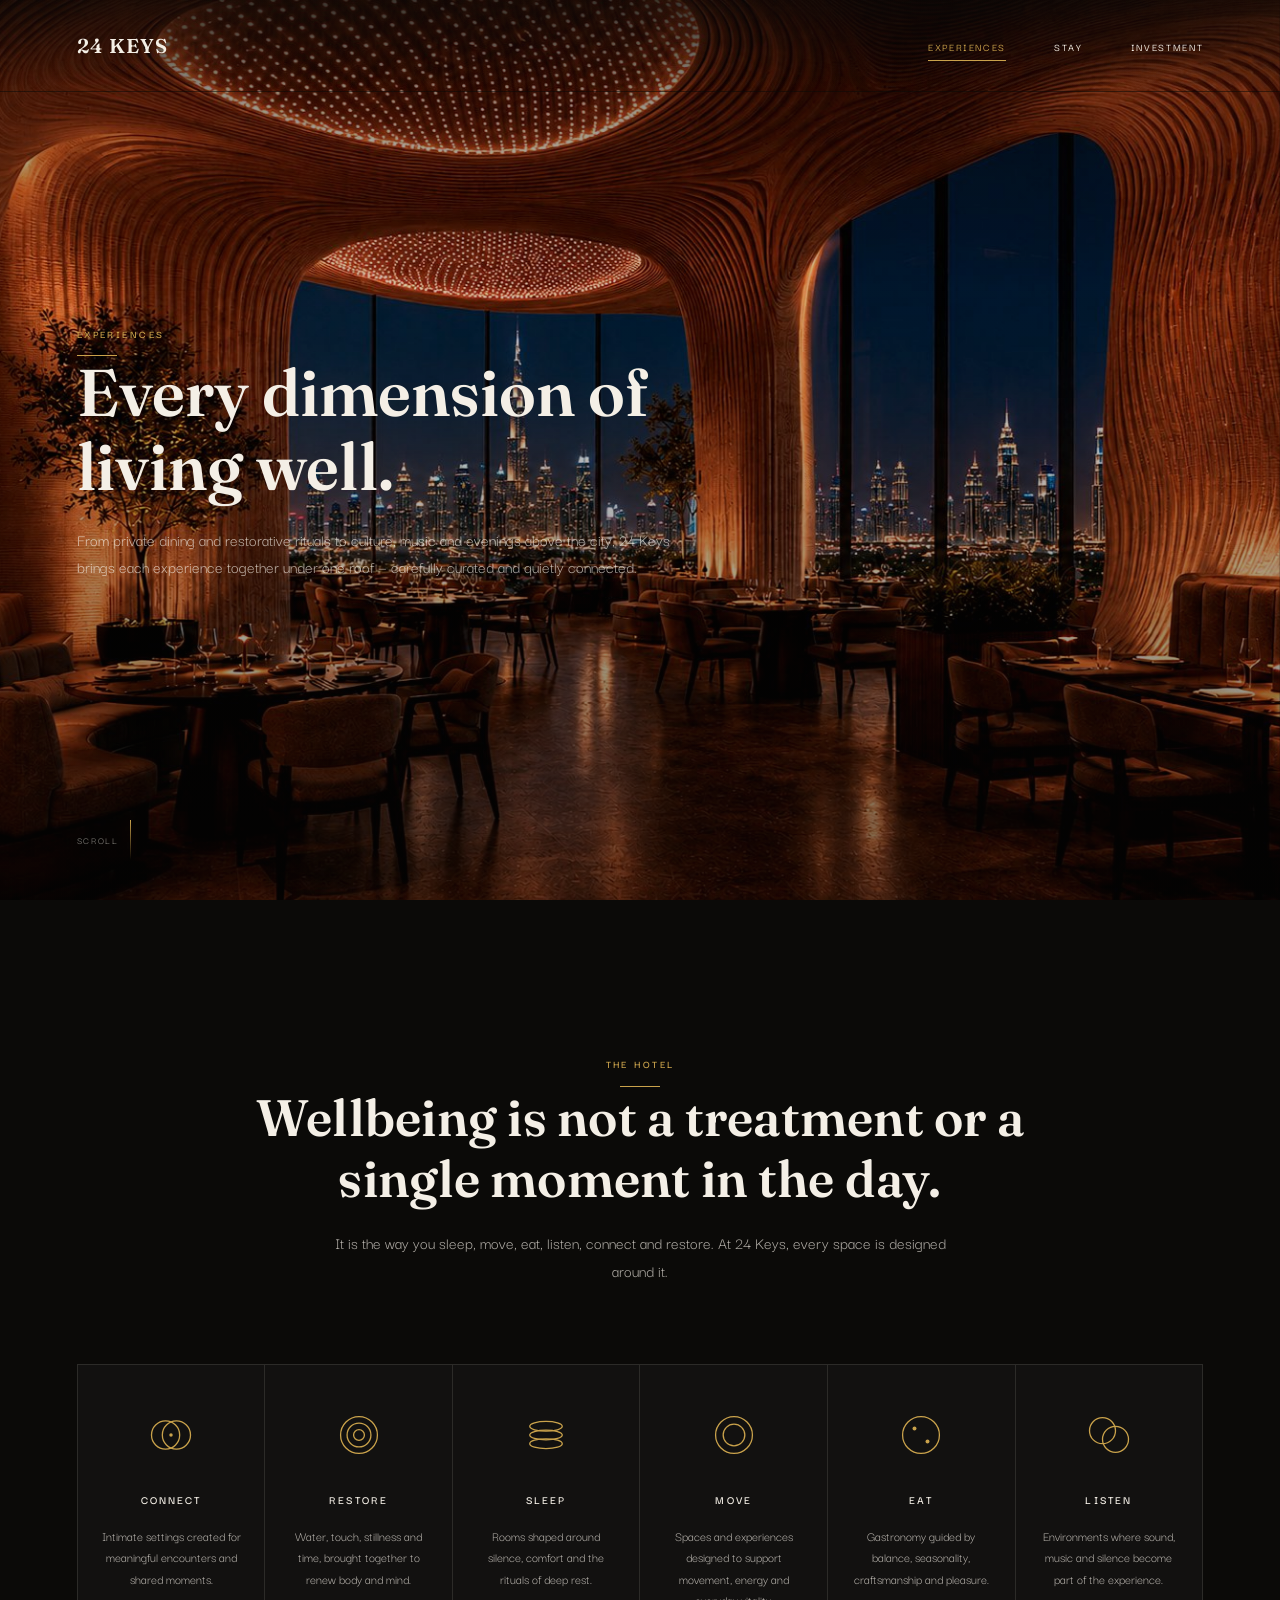
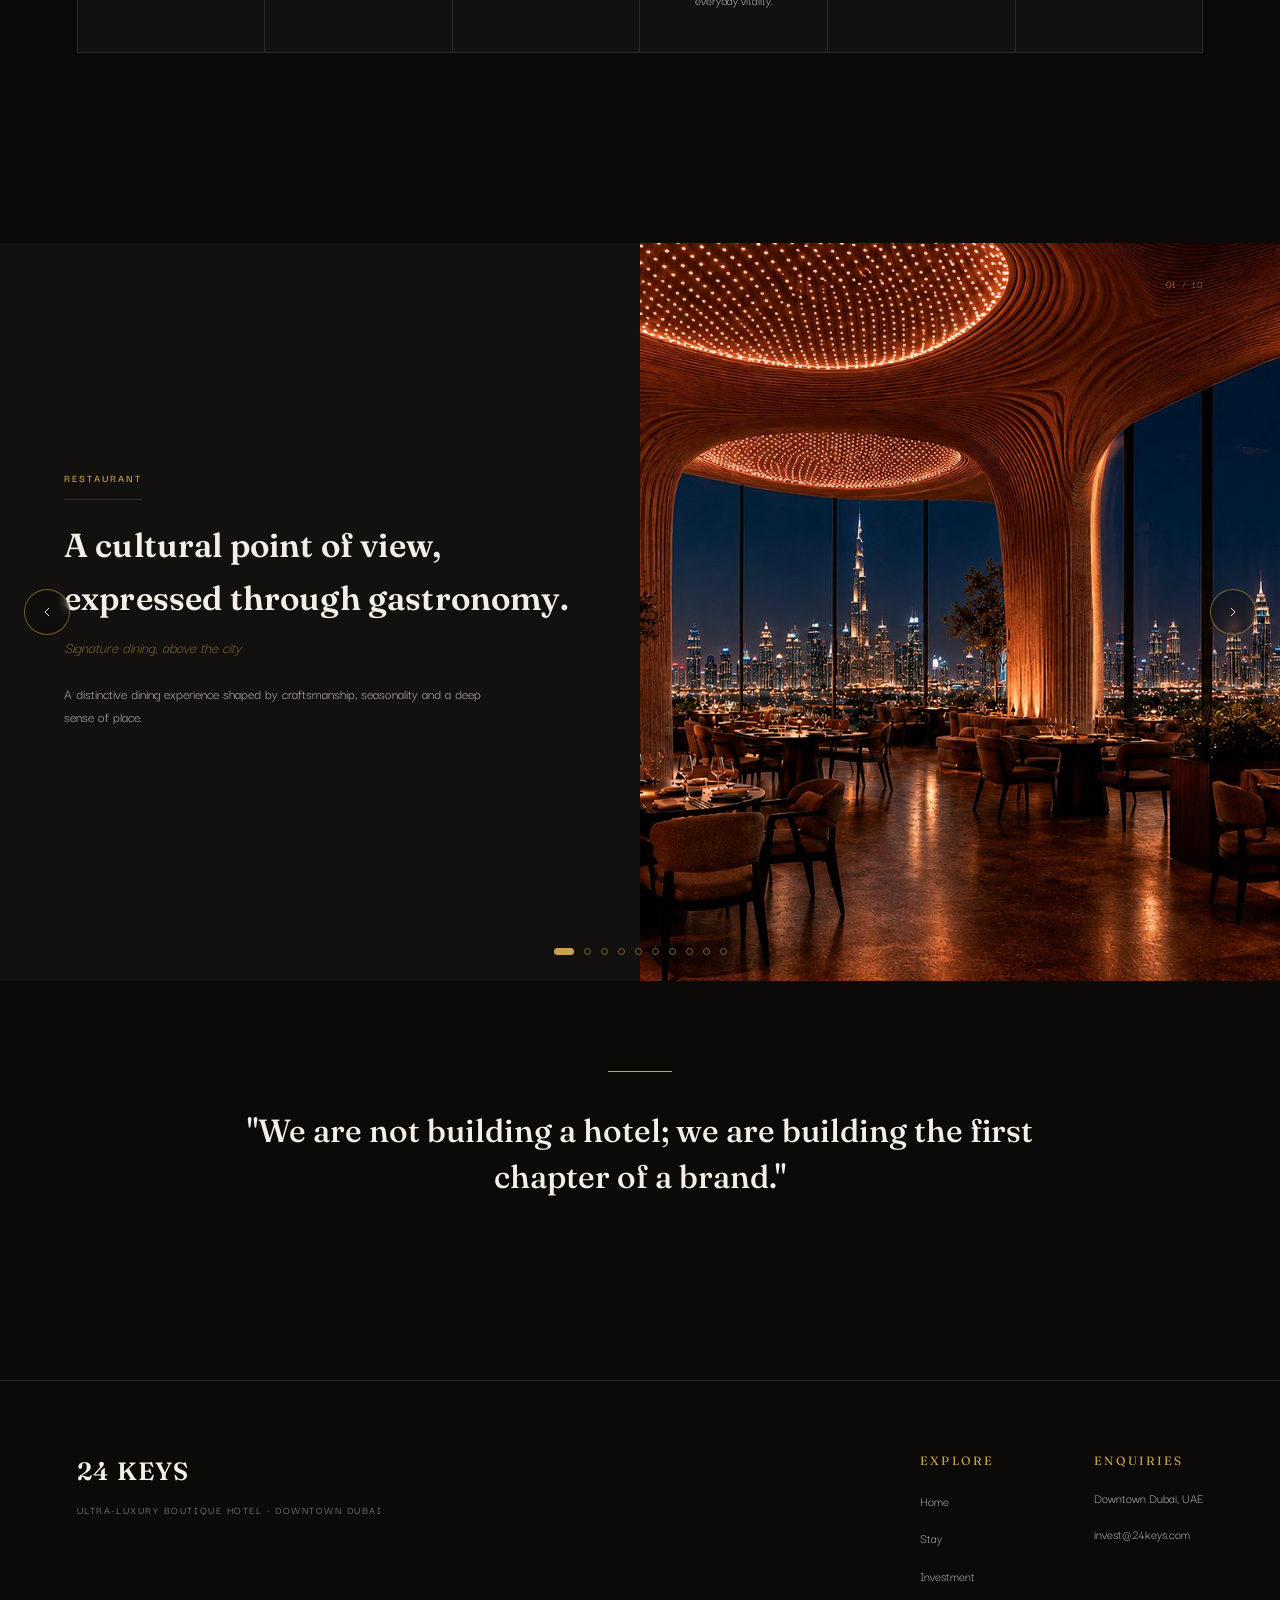
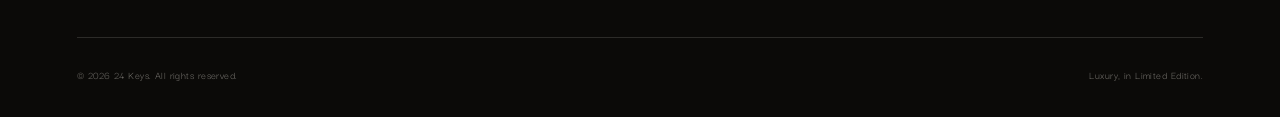
==== experiences.html @ 096605dd "Switch typography to Fraunces (semibold, tight tracking) matching SOHL font reference" ====
<!doctype html>
<html lang="en">
<head>
<meta charset="UTF-8" />
<meta name="viewport" content="width=device-width, initial-scale=1" />
<title>Experiences — 24 Keys</title>
<meta name="description" content="From private dining and restorative rituals to culture, music and evenings above the city — every dimension of living well, within one private destination." />
<link rel="icon" href="data:,">
<link rel="preconnect" href="https://fonts.googleapis.com">
<link rel="preconnect" href="https://fonts.gstatic.com" crossorigin>
<link href="https://fonts.googleapis.com/css2?family=Fraunces:opsz,wght@9..144,300..700&family=Darker+Grotesque:wght@300;400;500;600;700&display=swap" rel="stylesheet">
<link rel="stylesheet" href="css/style.css">
</head>
<body>

<nav class="nav">
  <a href="index.html" class="nav__mark">24 KEYS</a>
  <div class="nav__right">
    <ul class="nav__links">
      <li><a href="experiences.html" class="active">Experiences</a></li>
      <li><a href="stay.html">Stay</a></li>
      <li><a href="investment.html">Investment</a></li>
    </ul>
    <button class="nav__toggle" aria-label="Menu"><span></span><span></span><span></span></button>
  </div>
</nav>

<header class="hero">
  <div class="hero__bg" style="background-image:url('images/restaurant.jpg')"></div>
  <div class="hero__scrim"></div>
  <div class="hero__content">
    <p class="eyebrow">Experiences</p>
    <h1 class="h-sub">Every dimension of<br>living well.</h1>
    <p class="lede">From private dining and restorative rituals to culture, music and evenings above the city, 24 Keys brings each experience together under one roof — carefully curated and quietly connected.</p>
  </div>
  <div class="hero__scroll">Scroll</div>
</header>

<!-- WELLBEING PILLARS -->
<section class="intro reveal">
  <p class="eyebrow center">The Hotel</p>
  <h2>Wellbeing is not a treatment or a single moment in the day.</h2>
  <p class="lede">It is the way you sleep, move, eat, listen, connect and restore. At 24 Keys, every space is designed around it.</p>
</section>

<div class="pillars">
  <div class="pillar reveal">
    <svg viewBox="0 0 48 48" fill="none" stroke-width="1.2"><circle cx="19" cy="24" r="13"/><circle cx="29" cy="24" r="13"/><circle cx="24" cy="24" r="1.6" fill="currentColor" stroke="none" style="fill:var(--gold)"/></svg>
    <h3>Connect</h3>
    <p>Intimate settings created for meaningful encounters and shared moments.</p>
  </div>
  <div class="pillar reveal">
    <svg viewBox="0 0 48 48" fill="none" stroke-width="1.2"><circle cx="24" cy="24" r="17"/><circle cx="24" cy="24" r="11"/><circle cx="24" cy="24" r="5"/></svg>
    <h3>Restore</h3>
    <p>Water, touch, stillness and time, brought together to renew body and mind.</p>
  </div>
  <div class="pillar reveal">
    <svg viewBox="0 0 48 48" fill="none" stroke-width="1.2"><ellipse cx="24" cy="16" rx="15" ry="4.5"/><ellipse cx="24" cy="24" rx="15" ry="4.5"/><ellipse cx="24" cy="32" rx="15" ry="4.5"/></svg>
    <h3>Sleep</h3>
    <p>Rooms shaped around silence, comfort and the rituals of deep rest.</p>
  </div>
  <div class="pillar reveal">
    <svg viewBox="0 0 48 48" fill="none" stroke-width="1.2"><circle cx="24" cy="24" r="17"/><circle cx="24" cy="24" r="10"/></svg>
    <h3>Move</h3>
    <p>Spaces and experiences designed to support movement, energy and everyday vitality.</p>
  </div>
  <div class="pillar reveal">
    <svg viewBox="0 0 48 48" fill="none" stroke-width="1.2"><circle cx="24" cy="24" r="17"/><circle cx="18" cy="18" r="1.8" fill="var(--gold)" stroke="none"/><circle cx="30" cy="30" r="1.8" fill="var(--gold)" stroke="none"/></svg>
    <h3>Eat</h3>
    <p>Gastronomy guided by balance, seasonality, craftsmanship and pleasure.</p>
  </div>
  <div class="pillar reveal">
    <svg viewBox="0 0 48 48" fill="none" stroke-width="1.2"><circle cx="18" cy="20" r="12"/><circle cx="30" cy="28" r="12"/></svg>
    <h3>Listen</h3>
    <p>Environments where sound, music and silence become part of the experience.</p>
  </div>
</div>

<!-- EXPERIENCE CAROUSEL -->
<section class="pt-sm">
  <div class="carousel" data-carousel>
    <div class="carousel__index"><span class="now">01</span> / <span class="total"></span></div>
    <div class="carousel__track">

      <div class="slide panel active">
        <div class="slide__info">
          <span class="tag">Restaurant</span>
          <h3>A cultural point of view, expressed through gastronomy.</h3>
          <span class="subtitle">Signature dining, above the city</span>
          <p>A distinctive dining experience shaped by craftsmanship, seasonality and a deep sense of place.</p>
        </div>
        <div class="slide__photo"><img src="images/restaurant.jpg" alt="Signature restaurant at 24 Keys" loading="lazy"></div>
      </div>

      <div class="slide full">
        <div class="slide__bg" style="background-image:url('images/wine-cellar.jpg')"></div>
        <div class="slide__scrim"></div>
        <div class="slide__copy">
          <span class="tag">Wine Cellar &amp; Private Dining</span>
          <h3>Time, taste and conversation.</h3>
          <p>A private setting for rare bottles, intimate dinners and evenings designed to unfold without hurry.</p>
        </div>
      </div>

      <div class="slide full">
        <div class="slide__bg" style="background-image:url('images/billiards-lounge.jpg')"></div>
        <div class="slide__scrim"></div>
        <div class="slide__copy">
          <span class="tag">Games &amp; Wine Room</span>
          <h3>An unhurried hour, elsewhere in the night.</h3>
          <p>A private lounge for billiards, rare vintages and conversation that runs long after the city below has gone quiet.</p>
        </div>
      </div>

      <div class="slide panel">
        <div class="slide__info">
          <span class="tag">Private Dining</span>
          <h3>Cigar Lounge</h3>
          <p>A discreet salon devoted to the rituals of connoisseurship, featuring an exacting selection of exceptional cigars and beautifully aged spirits. Designed for privacy, elegant conversation and evenings that unfold at their own pace.</p>
        </div>
        <div class="slide__photo"><img src="images/cigar-lounge.jpg" alt="Cigar Lounge at 24 Keys" loading="lazy"></div>
      </div>

      <div class="slide full">
        <div class="slide__bg" style="background-image:url('images/cocktail-bar.jpg')"></div>
        <div class="slide__scrim"></div>
        <div class="slide__copy">
          <span class="tag">Cocktail Bar</span>
          <h3>Where sound, ritual and night come together.</h3>
          <p>Curated music, considered cocktails and an intimate atmosphere designed for the hours after dark.</p>
        </div>
      </div>

      <div class="slide full">
        <div class="slide__bg" style="background-image:url('images/spa-wellness.jpg')"></div>
        <div class="slide__scrim"></div>
        <div class="slide__copy">
          <span class="tag">Spa &amp; Wellness</span>
          <h3>A quieter state of being.</h3>
          <p>A deeply private environment where water, treatment, movement and stillness come together as one restorative journey.</p>
        </div>
      </div>

      <div class="slide panel">
        <div class="slide__info">
          <span class="tag">Spa Treatments</span>
          <h3>Thermal Journey</h3>
          <p>Move through a sequence of pools held at carefully calibrated temperatures, from enveloping warmth to invigorating cold. Each transition releases tension, awakens the senses and restores the body through a measured rhythm of contrast and calm.</p>
        </div>
        <div class="slide__photo"><img src="images/thermal-journey.jpg" alt="Thermal journey pools" loading="lazy"></div>
      </div>

      <div class="slide panel">
        <div class="slide__info">
          <span class="tag">Spa Treatments</span>
          <h3>Private Watsu</h3>
          <span class="subtitle">The quiet art of letting go</span>
          <p>A private bodywork session performed in warm water, combining gentle movement, assisted stretching and weightless support. Guided by an expert therapist, Watsu encourages deep physical release, quietens the mind and restores a profound sense of balance.</p>
        </div>
        <div class="slide__photo"><img src="images/private-watsu.jpg" alt="Private Watsu treatment room" loading="lazy"></div>
      </div>

      <div class="slide full">
        <div class="slide__bg" style="background-image:url('images/rooftop-pool.jpg')"></div>
        <div class="slide__scrim"></div>
        <div class="slide__copy">
          <span class="tag">Rooftop</span>
          <h3>Above Dubai. Beyond the expected.</h3>
          <p>A private rooftop destination for sunset, dining, celebration and uninterrupted views across the city.</p>
        </div>
      </div>

      <div class="slide full">
        <div class="slide__bg" style="background-image:url('images/club.jpg')"></div>
        <div class="slide__scrim"></div>
        <div class="slide__copy">
          <span class="tag">Club</span>
          <h3>Another world opens after nightfall.</h3>
          <p>Sound, light and energy come together in an intimate setting created for privacy, expression and discretion.</p>
        </div>
      </div>

    </div>
    <button class="carousel__nav prev" aria-label="Previous"><svg viewBox="0 0 24 24" fill="none" stroke="currentColor" stroke-width="1.4"><path d="M15 6l-6 6 6 6"/></svg></button>
    <button class="carousel__nav next" aria-label="Next"><svg viewBox="0 0 24 24" fill="none" stroke="currentColor" stroke-width="1.4"><path d="M9 6l6 6-6 6"/></svg></button>
    <div class="carousel__dots"></div>
  </div>
</section>

<section class="quote quote--tight reveal">
  <div class="quote__rule"></div>
  <p>"We are not building a hotel; we are building the first chapter of a brand."</p>
</section>

<footer class="footer">
  <div class="footer__top">
    <div class="footer__mark">24 KEYS<span>Ultra-luxury boutique hotel &middot; Downtown Dubai</span></div>
    <div class="footer__cols">
      <div class="footer__col">
        <h4>Explore</h4>
        <ul>
          <li><a href="index.html">Home</a></li>
          <li><a href="stay.html">Stay</a></li>
          <li><a href="investment.html">Investment</a></li>
        </ul>
      </div>
      <div class="footer__col">
        <h4>Enquiries</h4>
        <ul>
          <li><p>Downtown Dubai, UAE</p></li>
          <li><a href="mailto:invest@24keys.com">invest@24keys.com</a></li>
        </ul>
      </div>
    </div>
  </div>
  <div class="footer__bottom">
    <span>&copy; 2026 24 Keys. All rights reserved.</span>
    <span>Luxury, in Limited Edition.</span>
  </div>
</footer>

<script src="js/main.js"></script>
</body>
</html>
---- css/style.css ----
/* ==========================================================================
   24 KEYS — shared design system
   ========================================================================== */

:root {
  --black: #0b0a08;
  --near-black: #121110;
  --charcoal: #1a1817;
  --cream: #f4efe6;
  --cream-dim: rgba(244, 239, 230, 0.72);
  --cream-faint: rgba(244, 239, 230, 0.45);
  --gold: #c9a24b;
  --gold-dim: rgba(201, 162, 75, 0.55);
  --line: rgba(244, 239, 230, 0.14);

  --sans: "Darker Grotesque", Arial, Helvetica, sans-serif;
  --display: "Fraunces", "Georgia", serif;

  --container: 1440px;
  --gutter: clamp(24px, 6vw, 96px);
  --nav-h: 92px;

  --ease: cubic-bezier(0.22, 1, 0.36, 1);
}

* { box-sizing: border-box; }
html { scroll-behavior: smooth; }

body {
  margin: 0;
  background: var(--black);
  color: var(--cream);
  font-family: var(--sans);
  font-weight: 400;
  line-height: 1.6;
  -webkit-font-smoothing: antialiased;
  overflow-x: hidden;
}

img { max-width: 100%; display: block; }
a { color: inherit; text-decoration: none; }

h1, h2, h3, h4 {
  font-family: var(--display);
  font-optical-sizing: auto;
  font-weight: 600;
  margin: 0;
  letter-spacing: 0.005em;
}

p { margin: 0; }

.eyebrow {
  display: inline-block;
  font-family: var(--sans);
  font-weight: 600;
  font-size: 11px;
  letter-spacing: 0.22em;
  text-transform: uppercase;
  color: var(--gold);
  padding-bottom: 14px;
  position: relative;
}
.eyebrow::after {
  content: "";
  position: absolute;
  left: 0;
  bottom: 0;
  width: 40px;
  height: 1px;
  background: var(--gold);
}
.eyebrow.center { text-align: center; }
.eyebrow.center::after { left: 50%; transform: translateX(-50%); }

.lede {
  max-width: 640px;
  font-size: clamp(15px, 1.4vw, 17px);
  color: var(--cream-dim);
  font-weight: 400;
}
.lede + .lede { margin-top: 18px; }
.lede.center { margin: 0 auto; }
.lede.lede-emph {
  font-style: italic;
  font-weight: 400;
  font-size: 19px;
  color: var(--cream);
}

.btn {
  display: inline-flex;
  align-items: center;
  gap: 10px;
  font-family: var(--sans);
  font-weight: 500;
  font-size: 11px;
  letter-spacing: 0.17em;
  text-transform: uppercase;
  color: var(--cream);
  padding: 16px 34px;
  border: 1px solid var(--gold-dim);
  border-radius: 999px;
  transition: background 0.4s var(--ease), border-color 0.4s var(--ease), color 0.4s var(--ease);
}
.btn:hover {
  background: var(--gold);
  border-color: var(--gold);
  color: var(--black);
}
.btn.solid {
  background: var(--gold);
  color: var(--black);
  border-color: var(--gold);
}
.btn.solid:hover { background: transparent; color: var(--cream); }

.link-more {
  display: inline-flex;
  align-items: center;
  gap: 6px;
  font-family: var(--sans);
  font-weight: 500;
  font-size: 11px;
  letter-spacing: 0.12em;
  text-transform: uppercase;
  color: var(--gold);
  border-bottom: 1px solid transparent;
  transition: border-color 0.3s var(--ease), gap 0.3s var(--ease);
}
.link-more:hover { border-color: var(--gold); gap: 10px; }
.link-more svg { width: 12px; height: 12px; }

/* ---------------------------------- NAV ---------------------------------- */

.nav {
  position: fixed;
  top: 0; left: 0; right: 0;
  z-index: 100;
  height: var(--nav-h);
  display: flex;
  align-items: center;
  justify-content: space-between;
  padding: 0 var(--gutter);
  background: linear-gradient(to bottom, rgba(11,10,8,0.55), transparent);
  transition: background 0.5s var(--ease), height 0.4s var(--ease), border-color 0.5s var(--ease);
  border-bottom: 1px solid transparent;
}
.nav.solid {
  background: rgba(11, 10, 8, 0.92);
  backdrop-filter: blur(10px);
  border-bottom: 1px solid var(--line);
  height: 76px;
}

.nav__mark {
  font-family: var(--display);
  font-optical-sizing: auto;
  font-weight: 600;
  font-size: 20px;
  letter-spacing: 0.05em;
}

.nav__right {
  display: flex;
  align-items: center;
  gap: 40px;
}

.nav__links {
  display: flex;
  gap: 48px;
  list-style: none;
  margin: 0; padding: 0;
}
.nav__links a {
  font-size: 11px;
  font-weight: 500;
  letter-spacing: 0.15em;
  text-transform: uppercase;
  padding-bottom: 6px;
  border-bottom: 1px solid transparent;
  transition: border-color 0.3s var(--ease), color 0.3s var(--ease);
}
.nav__links a:hover,
.nav__links a.active { border-color: var(--gold); color: var(--gold); }

.nav__toggle {
  display: none;
  width: 28px; height: 20px;
  position: relative;
  background: none; border: none; cursor: pointer;
  z-index: 200;
}
.nav__toggle span {
  position: absolute; left: 0; right: 0; height: 1px;
  background: var(--cream);
  transition: transform 0.35s var(--ease), opacity 0.35s var(--ease), top 0.35s var(--ease);
}
.nav__toggle span:nth-child(1) { top: 0; }
.nav__toggle span:nth-child(2) { top: 9px; }
.nav__toggle span:nth-child(3) { top: 18px; }
.nav__toggle.open span:nth-child(1) { top: 9px; transform: rotate(45deg); }
.nav__toggle.open span:nth-child(2) { opacity: 0; }
.nav__toggle.open span:nth-child(3) { top: 9px; transform: rotate(-45deg); }

@media (max-width: 860px) {
  .nav__toggle { display: block; }
  .nav__links {
    position: fixed;
    inset: 0;
    height: 100vh;
    flex-direction: column;
    justify-content: center;
    align-items: center;
    gap: 32px;
    background: rgba(10, 9, 7, 0.98);
    transform: translateY(-100%);
    opacity: 0;
    transition: transform 0.5s var(--ease), opacity 0.4s var(--ease);
    pointer-events: none;
  }
  .nav__links.open {
    transform: translateY(0);
    opacity: 1;
    pointer-events: auto;
  }
  .nav__links a { font-size: 14px; }
}

/* --------------------------------- HERO ---------------------------------- */

.hero {
  position: relative;
  height: 100svh;
  min-height: 560px;
  display: flex;
  align-items: center;
  overflow: hidden;
}
.hero__bg {
  position: absolute; inset: 0;
  background-size: cover;
  background-position: center;
  transform: scale(1.06);
  animation: heroZoom 16s var(--ease) forwards;
}
@keyframes heroZoom { to { transform: scale(1); } }
.hero__scrim {
  position: absolute; inset: 0;
  background: linear-gradient(180deg, rgba(6,5,4,0.55) 0%, rgba(6,5,4,0.15) 32%, rgba(6,5,4,0.55) 100%);
}
.hero__content {
  position: relative;
  z-index: 2;
  padding: 0 var(--gutter);
  max-width: 760px;
}
.hero__content .tag {
  font-size: 13px;
  color: var(--cream-faint);
  display: block;
  margin-top: 6px;
}
.hero__content .lede { margin-top: 22px; }
.hero h1 {
  font-size: clamp(48px, 8vw, 104px);
  font-weight: 600;
  line-height: 1;
  letter-spacing: -0.005em;
}
.hero h1 .accent-gold { color: var(--gold); }
.hero h1 small {
  display: block;
  font-size: 0.36em;
  font-weight: 400;
  letter-spacing: -0.005em;
  color: var(--cream-dim);
  font-family: var(--sans);
  text-transform: none;
  margin-top: 20px;
}
.hero__content h1.h-sub {
  font-size: clamp(34px, 5.6vw, 66px);
  line-height: 1.12;
  letter-spacing: 0em;
}
.hero__scroll {
  position: absolute;
  bottom: 40px;
  left: var(--gutter);
  z-index: 2;
  display: flex;
  align-items: center;
  gap: 12px;
  font-size: 10px;
  font-weight: 500;
  letter-spacing: 0.16em;
  text-transform: uppercase;
  color: var(--cream-faint);
}
.hero__scroll::after {
  content: "";
  width: 1px; height: 40px;
  background: linear-gradient(var(--gold), transparent);
  animation: scrollLine 2.2s ease-in-out infinite;
}
@keyframes scrollLine { 0%,100% { opacity: .3 } 50% { opacity: 1 } }

.hero--sub { height: 74vh; min-height: 460px; }

/* -------------------------------- QUOTE ---------------------------------- */

.quote {
  padding: clamp(90px, 14vw, 180px) var(--gutter);
  text-align: center;
  background: var(--black);
}
.quote--tight { padding-top: clamp(50px, 7vw, 100px); }
.quote--flush { padding-top: clamp(16px, 3vw, 40px); }
.quote__rule {
  width: 64px; height: 1px;
  background: var(--gold);
  margin: 0 auto 36px;
}
.quote p {
  font-family: var(--display);
  font-optical-sizing: auto;
  font-style: normal;
  font-weight: 500;
  font-size: clamp(21px, 3vw, 32px);
  letter-spacing: 0em;
  line-height: 1.45;
  max-width: 900px;
  margin: 0 auto;
  color: var(--cream);
}
.quote--flush p { font-size: clamp(18px, 2.2vw, 24px); }

/* ------------------------------- SECTIONS -------------------------------- */

section { position: relative; }

.split {
  display: grid;
  grid-template-columns: 1fr 1fr;
  min-height: 78vh;
  background: var(--black);
}
.split__text {
  display: flex;
  flex-direction: column;
  justify-content: center;
  padding: clamp(48px, 6vw, 110px);
}
.split__text h2 {
  font-size: clamp(28px, 3.2vw, 44px);
  line-height: 1.15;
  margin-bottom: 24px;
}
.split__media { position: relative; overflow: hidden; min-height: 340px; }
.split__media img {
  width: 100%; height: 100%; object-fit: cover;
  position: absolute; inset: 0;
}
.split.reverse { grid-template-columns: 1fr 1fr; }
.split.reverse .split__text { order: 2; }
.split.reverse .split__media { order: 1; }

@media (max-width: 900px) {
  .split, .split.reverse { grid-template-columns: 1fr; }
  .split__media { min-height: 320px; order: 1 !important; }
  .split__text { order: 2 !important; padding: 56px var(--gutter); }
}

/* ------------------------------ INTRO BLOCK ------------------------------ */

.intro {
  padding: clamp(90px, 12vw, 150px) var(--gutter) clamp(50px, 8vw, 80px);
  text-align: center;
  background: var(--black);
}
.intro h2 {
  font-size: clamp(30px, 4vw, 52px);
  max-width: 820px;
  margin: 0 auto 20px;
  line-height: 1.2;
}
.intro .lede { margin: 0 auto; text-align: center; }

/* -------------------------------- PILLARS -------------------------------- */

.pillars {
  display: grid;
  grid-template-columns: repeat(6, 1fr);
  gap: 1px;
  background: var(--line);
  padding: 1px;
  margin: 0 var(--gutter) clamp(90px, 12vw, 150px);
}
.pillar {
  background: var(--near-black);
  padding: 44px 22px 40px;
  text-align: center;
  transition: background 0.4s var(--ease);
}
.pillar:hover { background: var(--charcoal); }
.pillar svg { width: 52px; height: 52px; stroke: var(--gold); margin-bottom: 22px; }
.pillar h3 {
  font-family: var(--sans);
  font-weight: 600;
  font-size: 12px;
  letter-spacing: 0.18em;
  text-transform: uppercase;
  margin-bottom: 16px;
}
.pillar p { font-size: 13.5px; color: var(--cream-dim); }

@media (max-width: 980px) {
  .pillars { grid-template-columns: repeat(3, 1fr); }
}
@media (max-width: 600px) {
  .pillars { grid-template-columns: repeat(2, 1fr); margin-left: 16px; margin-right: 16px; }
}

/* -------------------------------- CAROUSEL -------------------------------- */

.carousel {
  position: relative;
  height: 82vh;
  min-height: 560px;
  overflow: hidden;
  background: var(--black);
}
.carousel__track { position: relative; width: 100%; height: 100%; }
.slide {
  position: absolute; inset: 0;
  opacity: 0;
  visibility: hidden;
  transition: opacity 1.1s var(--ease), visibility 1.1s;
}
.slide.active { opacity: 1; visibility: visible; z-index: 1; }

.slide__bg {
  position: absolute; inset: 0;
  background-size: cover;
  background-position: center;
}
.slide.full .slide__bg { }
.slide.full .slide__scrim {
  position: absolute; inset: 0;
  background: linear-gradient(180deg, rgba(6,5,4,0.15) 0%, rgba(6,5,4,0.45) 55%, rgba(6,5,4,0.78) 100%);
}
.slide.full .slide__copy {
  position: absolute; left: 0; right: 0; bottom: 14%;
  text-align: center; padding: 0 var(--gutter);
  z-index: 2;
}
.slide.full .slide__copy .tag {
  display: block; font-weight: 600; font-size: 11px; letter-spacing: 0.18em; text-transform: uppercase;
  color: var(--gold); margin-bottom: 16px;
}
.slide.full .slide__copy h3 {
  font-size: clamp(26px, 3.6vw, 46px); line-height: 1.15; margin-bottom: 18px;
}
.slide.full .slide__copy p {
  max-width: 560px; margin: 0 auto; color: var(--cream-dim); font-size: 15px;
}

.slide.panel { display: grid; grid-template-columns: 1fr 1fr; height: 100%; }
.slide.panel .slide__info {
  display: flex; flex-direction: column; justify-content: center;
  padding: clamp(40px, 5vw, 100px);
  background: var(--near-black);
}
.slide.panel .slide__info .tag {
  font-weight: 600; font-size: 11px; letter-spacing: 0.18em; text-transform: uppercase; color: var(--gold);
  display: block; margin-bottom: 18px; padding-bottom: 12px; border-bottom: 1px solid var(--line);
  max-width: fit-content;
}
.slide.panel .slide__info h3 { font-size: clamp(26px, 2.6vw, 40px); margin-bottom: 10px; }
.slide.panel .slide__info .subtitle {
  font-family: var(--sans); font-style: italic; font-weight: 400; color: var(--gold-dim); font-size: 16px; margin-bottom: 22px; display: block;
}
.slide.panel .slide__info p { color: var(--cream-dim); font-size: 14.5px; max-width: 440px; margin-bottom: 26px; }
.slide.panel .slide__photo { position: relative; overflow: hidden; }
.slide.panel .slide__photo img { width: 100%; height: 100%; object-fit: cover; }

/* Uncropped variant — full room renders where nothing should be cut off */
.carousel--fit .slide.panel .slide__photo { background: var(--near-black); }
.carousel--fit .slide.panel .slide__photo img { object-fit: contain; }

@media (max-width: 900px) {
  .slide.panel { grid-template-columns: 1fr; }
  .slide.panel .slide__photo { height: 44%; }
  .slide.panel .slide__info { padding: 32px var(--gutter); }
  .carousel { height: auto; min-height: 100vh; }
}

.carousel__nav {
  position: absolute; top: 50%; z-index: 5;
  width: 46px; height: 46px;
  display: flex; align-items: center; justify-content: center;
  border: 1px solid var(--gold-dim);
  border-radius: 50%;
  background: rgba(11,10,8,0.35);
  backdrop-filter: blur(4px);
  transform: translateY(-50%);
  cursor: pointer;
  transition: background 0.3s var(--ease), border-color 0.3s var(--ease);
}
.carousel__nav:hover { background: var(--gold); border-color: var(--gold); }
.carousel__nav:hover svg { stroke: var(--black); }
.carousel__nav svg { width: 16px; height: 16px; stroke: var(--cream); transition: stroke 0.3s var(--ease); }
.carousel__nav.prev { left: 24px; }
.carousel__nav.next { right: 24px; }

.carousel__dots {
  position: absolute; bottom: 26px; left: 0; right: 0; z-index: 5;
  display: flex; justify-content: center; gap: 10px;
}
.carousel__dots button {
  width: 7px; height: 7px; border-radius: 50%;
  border: 1px solid var(--gold-dim); background: transparent;
  padding: 0; cursor: pointer;
  transition: background 0.3s var(--ease), width 0.3s var(--ease), border-radius 0.3s var(--ease);
}
.carousel__dots button.active { background: var(--gold); width: 20px; border-radius: 4px; }

.carousel__index {
  position: absolute; top: 32px; right: var(--gutter); z-index: 5;
  font-size: 11px; letter-spacing: 0.15em; color: var(--cream-faint);
}
.carousel__index .now { color: var(--gold); }

/* ------------------------------- STAY STATS ------------------------------ */

.stats {
  display: flex; justify-content: center; gap: clamp(24px, 5vw, 64px);
  margin: 56px 0 40px;
  flex-wrap: wrap;
}
.stat {
  width: 168px; height: 168px; border-radius: 50%;
  border: 1px solid var(--gold-dim);
  display: flex; flex-direction: column; align-items: center; justify-content: center;
  transition: border-color 0.4s var(--ease), background 0.4s var(--ease);
}
.stat:hover { border-color: var(--gold); background: rgba(201,162,75,0.06); }
.stat .num { font-family: var(--sans); font-weight: 600; letter-spacing: -0.02em; font-size: 42px; }
.stat .label { font-size: 12px; letter-spacing: 0.08em; color: var(--cream-dim); margin-top: 6px; }

/* ------------------------------ FULL IMAGE -------------------------------- */

.full-media { position: relative; height: 90vh; min-height: 520px; overflow: hidden; }
.full-media img { width: 100%; height: 100%; object-fit: cover; }
.full-media .caption {
  position: absolute; left: var(--gutter); bottom: 44px; z-index: 2;
  font-family: var(--sans); font-style: italic; font-weight: 400; font-size: clamp(18px, 2vw, 24px);
  letter-spacing: -0.01em;
  color: var(--cream);
  max-width: 480px;
}
.full-media::after {
  content: ""; position: absolute; inset: 0;
  background: linear-gradient(0deg, rgba(6,5,4,0.7), transparent 40%);
}

/* --------------------------------- GRID ----------------------------------- */

.teasers {
  display: grid; grid-template-columns: repeat(3, 1fr);
  gap: 1px; background: var(--line);
  margin: 0;
}
.teaser {
  position: relative; height: 62vh; min-height: 420px; overflow: hidden;
  background: var(--near-black);
}
.teaser img {
  width: 100%; height: 100%; object-fit: cover;
  transition: transform 1.2s var(--ease);
  position: absolute; inset: 0;
}
.teaser:hover img { transform: scale(1.07); }
.teaser::after {
  content: ""; position: absolute; inset: 0;
  background: linear-gradient(0deg, rgba(6,5,4,0.85) 0%, rgba(6,5,4,0.15) 50%);
}
.teaser__copy {
  position: absolute; left: 0; right: 0; bottom: 0; z-index: 2;
  padding: 38px;
}
.teaser__copy .tag { font-weight: 600; font-size: 10px; letter-spacing: 0.18em; text-transform: uppercase; color: var(--gold); }
.teaser__copy h3 { font-size: 26px; margin: 10px 0 16px; }

@media (max-width: 900px) {
  .teasers { grid-template-columns: 1fr; }
  .teaser { height: 56vh; }
}

/* -------------------------------- FOOTER ---------------------------------- */

.footer {
  background: var(--black);
  border-top: 1px solid var(--line);
  padding: 70px var(--gutter) 34px;
}
.footer__top {
  display: flex; justify-content: space-between; flex-wrap: wrap; gap: 48px;
  padding-bottom: 48px; border-bottom: 1px solid var(--line);
  margin-bottom: 28px;
}
.footer__mark { font-family: var(--display); font-optical-sizing: auto; font-weight: 600; font-size: 25px; letter-spacing: 0.05em; }
.footer__mark span { display: block; font-family: var(--sans); font-weight: 500; font-size: 11px; letter-spacing: 0.14em; color: var(--cream-faint); margin-top: 10px; text-transform: uppercase; }
.footer__cols { display: flex; gap: clamp(40px, 8vw, 100px); flex-wrap: wrap; }
.footer__col h4 { font-weight: 400; font-size: 12px; letter-spacing: 0.18em; text-transform: uppercase; color: var(--gold); margin-bottom: 18px; }
.footer__col ul { list-style: none; margin: 0; padding: 0; display: flex; flex-direction: column; gap: 12px; }
.footer__col a, .footer__col p { font-size: 13.5px; color: var(--cream-dim); }
.footer__bottom {
  display: flex; justify-content: space-between; flex-wrap: wrap; gap: 12px;
  font-size: 11px; color: var(--cream-faint); letter-spacing: 0.04em;
}

/* ------------------------------ REVEAL ANIM -------------------------------- */

.reveal {
  opacity: 0;
  transform: translateY(28px);
  transition: opacity 0.9s var(--ease), transform 0.9s var(--ease);
}
.reveal.in { opacity: 1; transform: translateY(0); }

/* ------------------------------ INVESTMENT -------------------------------- */

.stat-row {
  display: grid; grid-template-columns: repeat(4, 1fr);
  gap: 1px; background: var(--line); margin: 0 var(--gutter) clamp(90px, 10vw, 130px);
}
.stat-row.cols-3 { grid-template-columns: repeat(3, 1fr); }
.stat-block { background: var(--near-black); padding: 40px 28px; text-align: center; }
.stat-block .figure { font-family: var(--sans); font-weight: 600; letter-spacing: -0.01em; font-size: clamp(26px, 2.6vw, 38px); color: var(--gold); }
.stat-block .caption { font-size: 12px; letter-spacing: 0.05em; color: var(--cream-dim); margin-top: 10px; }

@media (max-width: 900px) {
  .stat-row { grid-template-columns: repeat(2, 1fr); margin-left: 16px; margin-right: 16px; }
}

.list-block {
  max-width: 920px; margin: 0 auto clamp(90px, 10vw, 130px); padding: 0 var(--gutter);
}
.list-block .list-grid {
  display: grid; grid-template-columns: 1fr 1fr; gap: 14px 48px;
  margin-top: 44px;
}
.list-block .list-grid div {
  padding: 16px 0; border-bottom: 1px solid var(--line);
  font-size: 14.5px; color: var(--cream-dim);
  display: flex; align-items: center; gap: 12px;
}
.list-block .list-grid div::before {
  content: ""; width: 5px; height: 5px; background: var(--gold); border-radius: 50%; flex-shrink: 0;
}
@media (max-width: 700px) { .list-block .list-grid { grid-template-columns: 1fr; } }

.pillars-editorial {
  padding: 0 var(--gutter) clamp(90px, 10vw, 140px);
  max-width: 1040px; margin: 0 auto;
}
.pillar-row {
  display: grid; grid-template-columns: 90px 1fr;
  gap: 28px; padding: 38px 0; border-bottom: 1px solid var(--line);
  align-items: baseline;
}
.pillar-row .idx { font-family: var(--sans); font-weight: 600; letter-spacing: 0.02em; font-size: 15px; color: var(--gold); }
.pillar-row h3 { font-size: clamp(20px, 2vw, 26px); margin-bottom: 10px; }
.pillar-row p { color: var(--cream-dim); font-size: 14.5px; max-width: 640px; }

/* --------------------------------- UTIL ------------------------------------ */

.center { text-align: center; }
.mt-lg { margin-top: 40px; }
.pt-sm { padding-top: 40px; }
.pt-md { padding-top: clamp(70px, 10vw, 120px); }

.callout {
  max-width: 820px; margin: 0 auto clamp(90px, 10vw, 130px); padding: 0 var(--gutter);
}
.callout .box {
  border-left: 1px solid var(--gold);
  padding: 6px 0 6px 32px;
}
.callout p { font-size: 15px; color: var(--cream-dim); line-height: 1.75; }

.section-head {
  text-align: center; max-width: 760px; margin: 0 auto clamp(46px, 6vw, 70px);
  padding: 0 var(--gutter);
}
.section-head h2 { font-size: clamp(28px, 3.2vw, 44px); line-height: 1.2; margin-top: 6px; }
.section-head.tight { padding: 0; margin-bottom: 34px; }
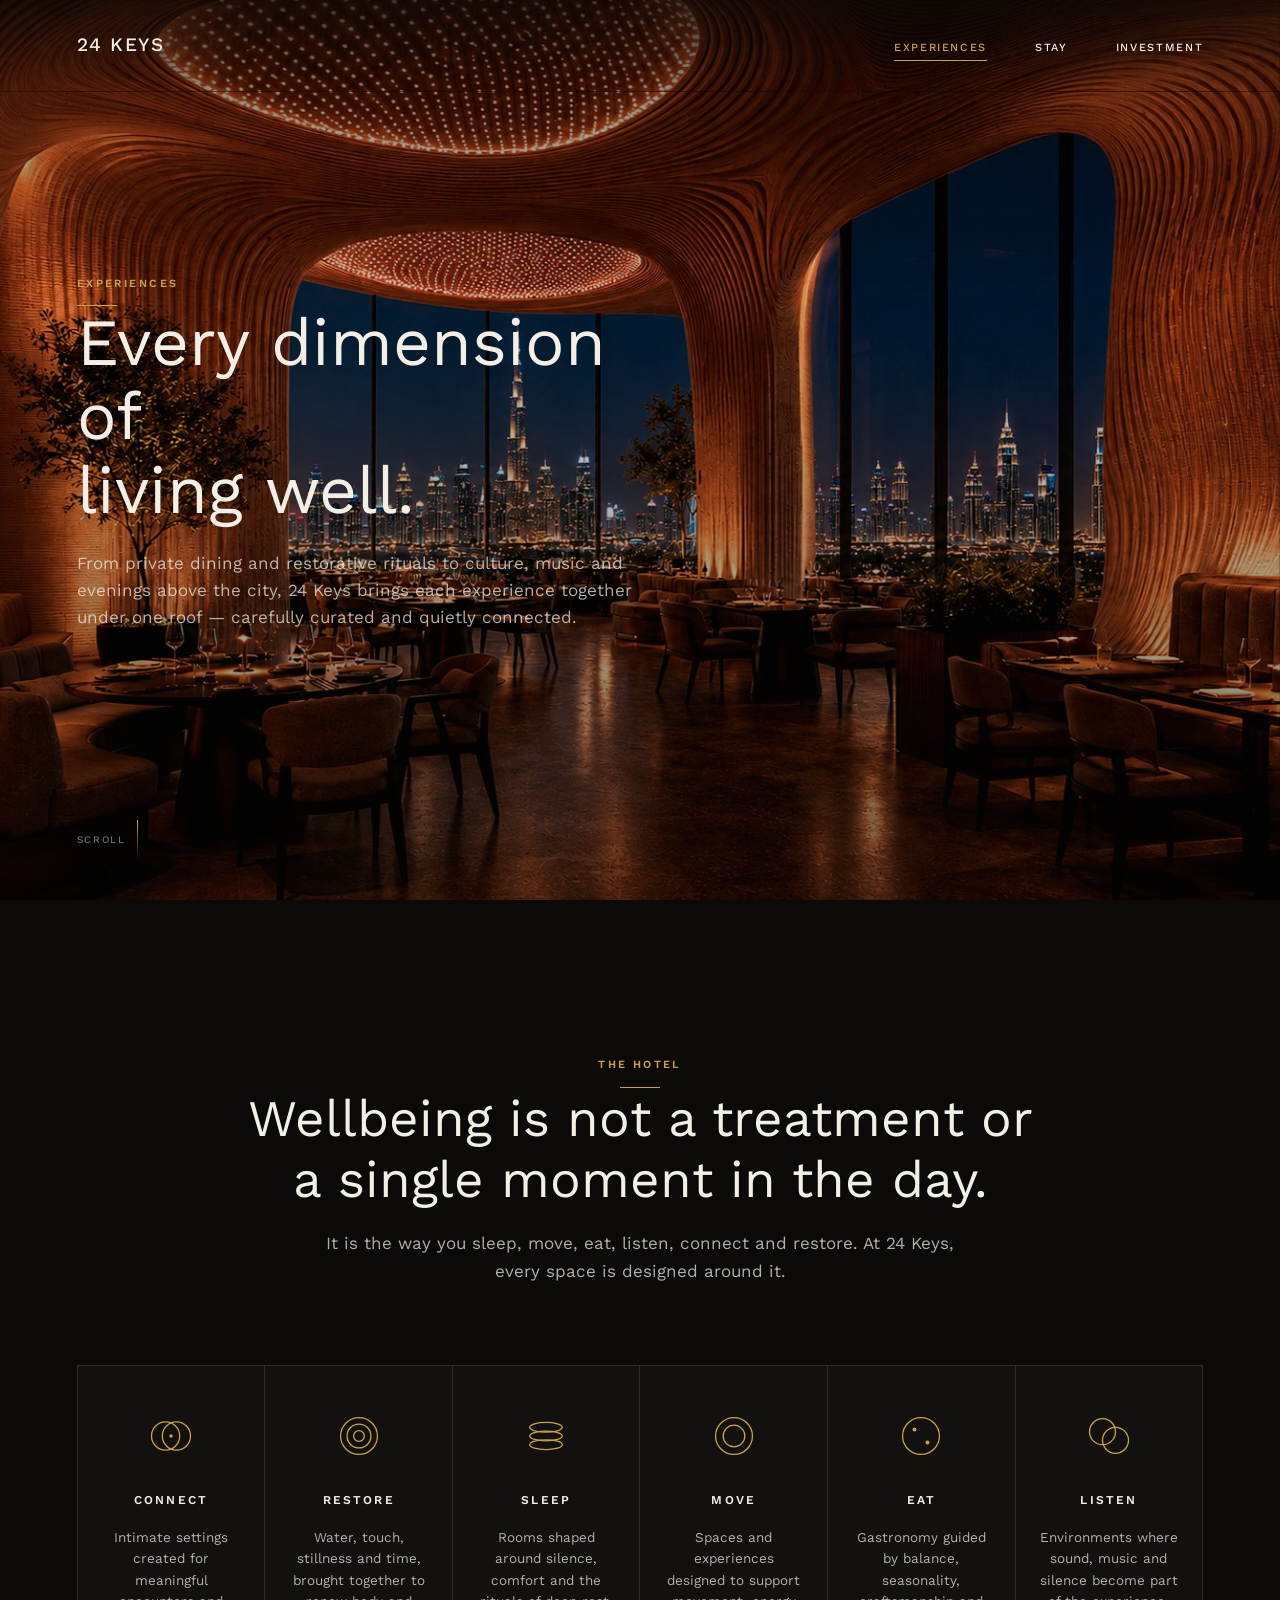
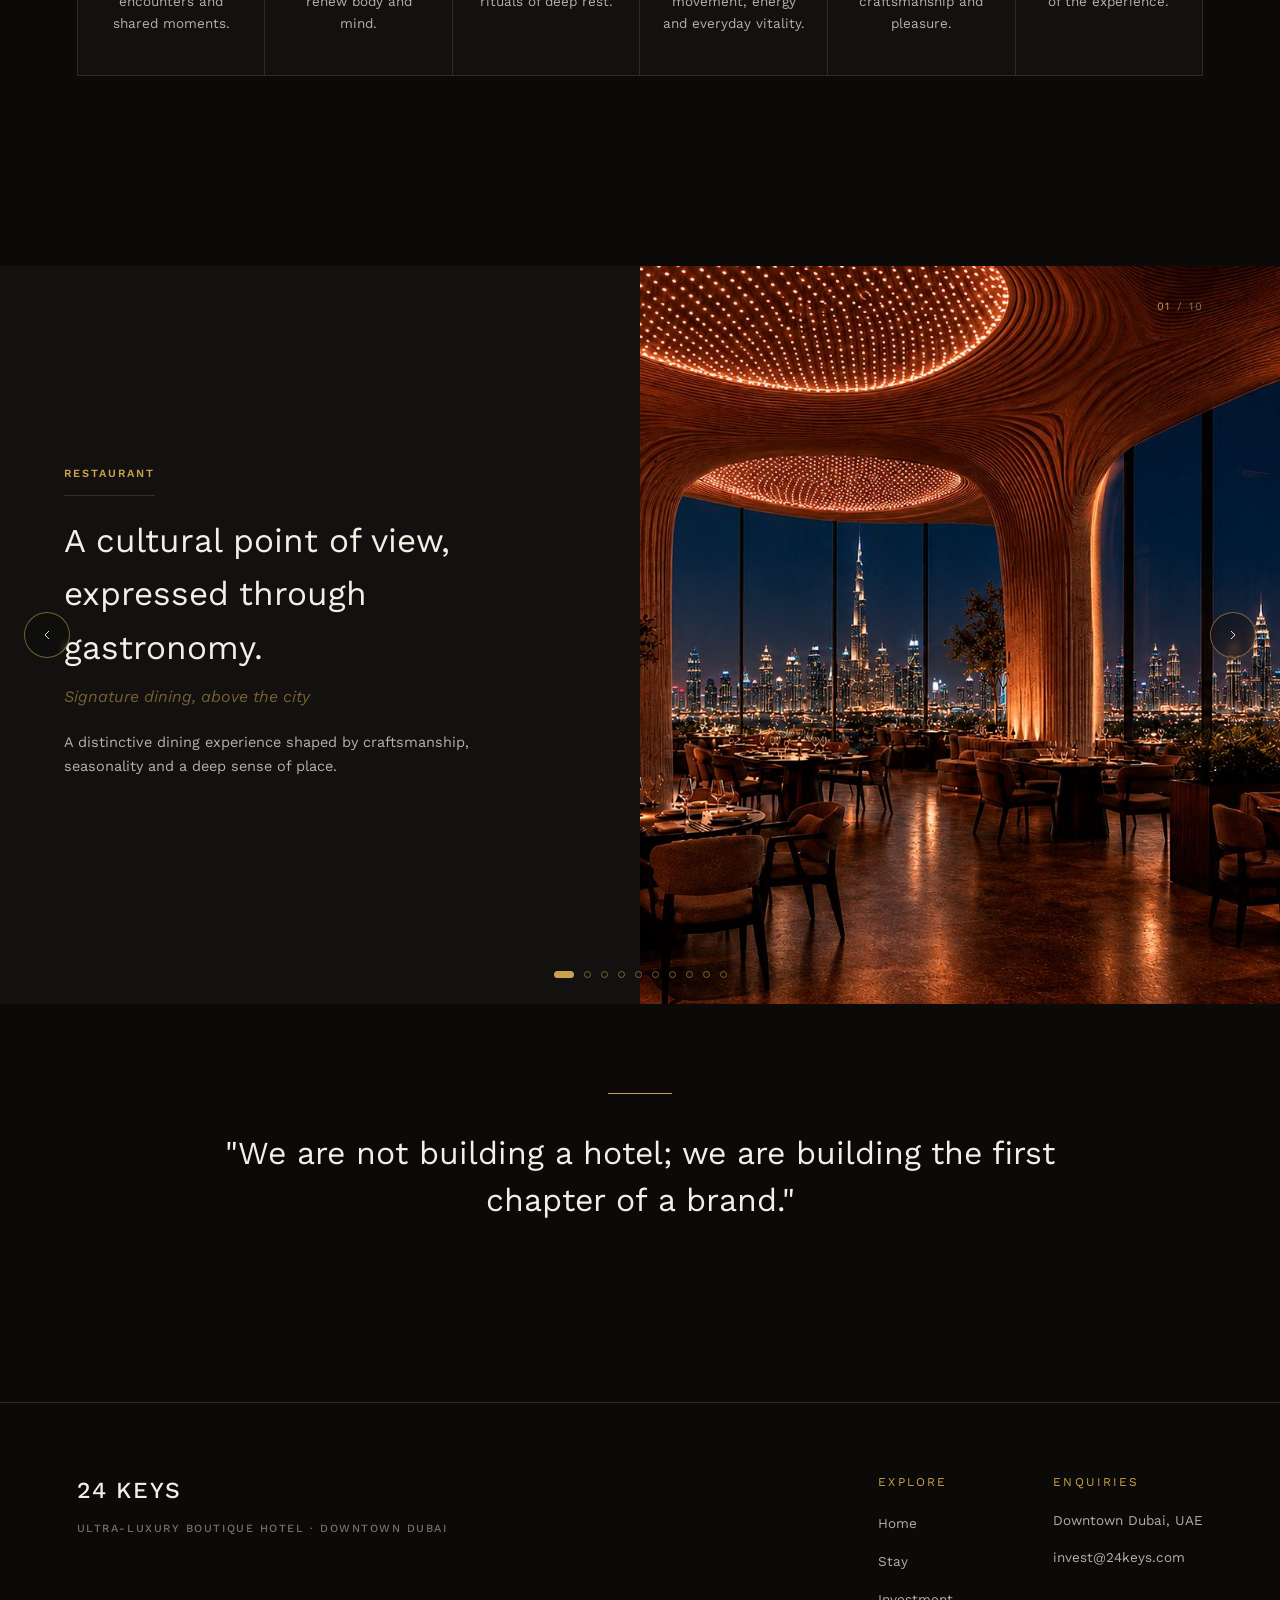
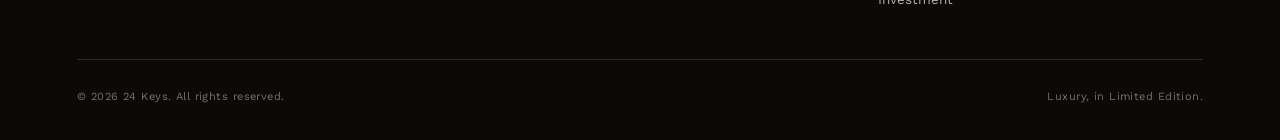
==== commit 782bfeab: "Switch typography to Work Sans, matching Aesop's restrained, unfussy register" ====
--- a/experiences.html
+++ b/experiences.html
@@ -8,7 +8,7 @@
 <link rel="icon" href="data:,">
 <link rel="preconnect" href="https://fonts.googleapis.com">
 <link rel="preconnect" href="https://fonts.gstatic.com" crossorigin>
-<link href="https://fonts.googleapis.com/css2?family=Fraunces:opsz,wght@9..144,300..700&family=Darker+Grotesque:wght@300;400;500;600;700&display=swap" rel="stylesheet">
+<link href="https://fonts.googleapis.com/css2?family=Work+Sans:wght@300;400;500;600&display=swap" rel="stylesheet">
 <link rel="stylesheet" href="css/style.css">
 </head>
 <body>
--- a/css/style.css
+++ b/css/style.css
@@ -13,8 +13,8 @@
   --gold-dim: rgba(201, 162, 75, 0.55);
   --line: rgba(244, 239, 230, 0.14);
 
-  --sans: "Darker Grotesque", Arial, Helvetica, sans-serif;
-  --display: "Fraunces", "Georgia", serif;
+  --sans: "Work Sans", Arial, Helvetica, sans-serif;
+  --display: "Work Sans", Arial, Helvetica, sans-serif;
 
   --container: 1440px;
   --gutter: clamp(24px, 6vw, 96px);
@@ -42,10 +42,9 @@
 
 h1, h2, h3, h4 {
   font-family: var(--display);
-  font-optical-sizing: auto;
-  font-weight: 600;
+  font-weight: 400;
   margin: 0;
-  letter-spacing: 0.005em;
+  letter-spacing: 0;
 }
 
 p { margin: 0; }
@@ -155,10 +154,9 @@
 
 .nav__mark {
   font-family: var(--display);
-  font-optical-sizing: auto;
-  font-weight: 600;
-  font-size: 20px;
-  letter-spacing: 0.05em;
+  font-weight: 500;
+  font-size: 19px;
+  letter-spacing: 0.08em;
 }
 
 .nav__right {
@@ -265,9 +263,9 @@
 .hero__content .lede { margin-top: 22px; }
 .hero h1 {
   font-size: clamp(48px, 8vw, 104px);
-  font-weight: 600;
+  font-weight: 400;
   line-height: 1;
-  letter-spacing: -0.005em;
+  letter-spacing: -0.01em;
 }
 .hero h1 .accent-gold { color: var(--gold); }
 .hero h1 small {
@@ -325,9 +323,8 @@
 }
 .quote p {
   font-family: var(--display);
-  font-optical-sizing: auto;
   font-style: normal;
-  font-weight: 500;
+  font-weight: 400;
   font-size: clamp(21px, 3vw, 32px);
   letter-spacing: 0em;
   line-height: 1.45;
@@ -611,7 +608,7 @@
   padding-bottom: 48px; border-bottom: 1px solid var(--line);
   margin-bottom: 28px;
 }
-.footer__mark { font-family: var(--display); font-optical-sizing: auto; font-weight: 600; font-size: 25px; letter-spacing: 0.05em; }
+.footer__mark { font-family: var(--display); font-weight: 500; font-size: 23px; letter-spacing: 0.08em; }
 .footer__mark span { display: block; font-family: var(--sans); font-weight: 500; font-size: 11px; letter-spacing: 0.14em; color: var(--cream-faint); margin-top: 10px; text-transform: uppercase; }
 .footer__cols { display: flex; gap: clamp(40px, 8vw, 100px); flex-wrap: wrap; }
 .footer__col h4 { font-weight: 400; font-size: 12px; letter-spacing: 0.18em; text-transform: uppercase; color: var(--gold); margin-bottom: 18px; }
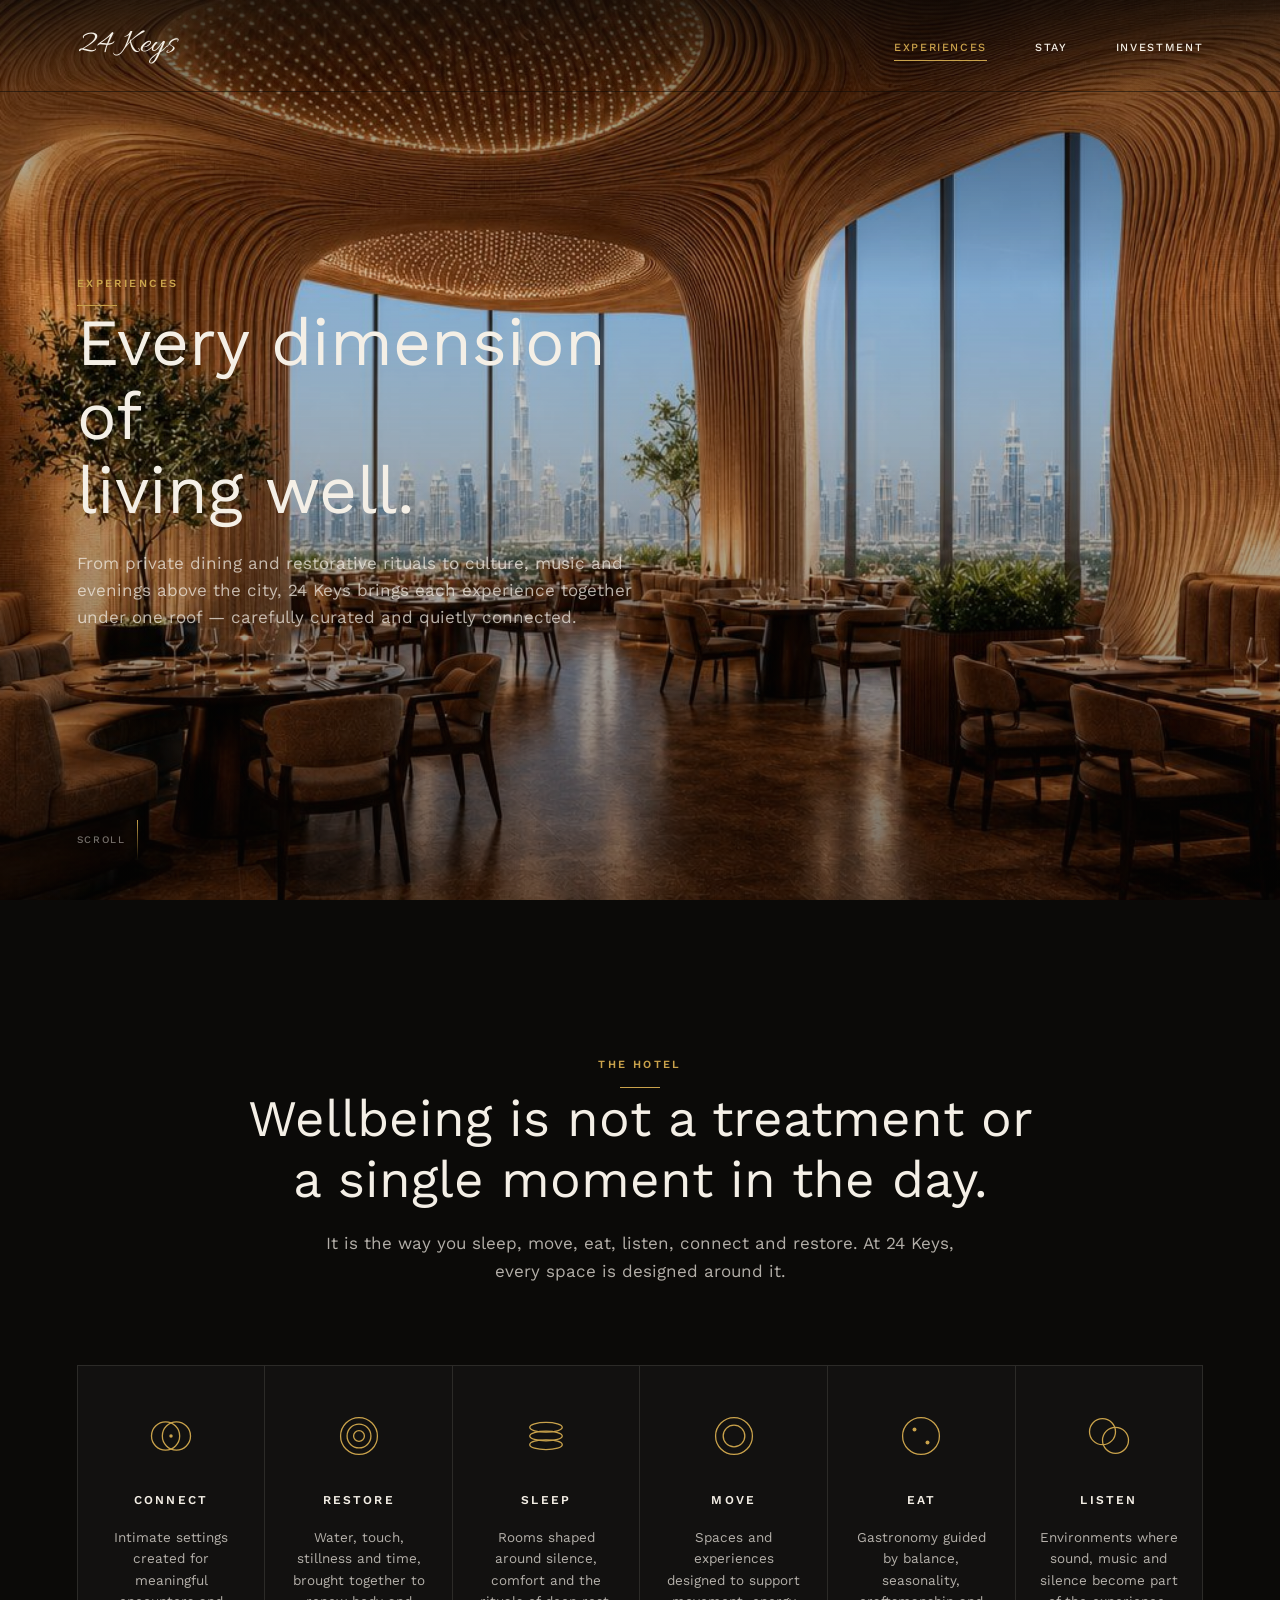
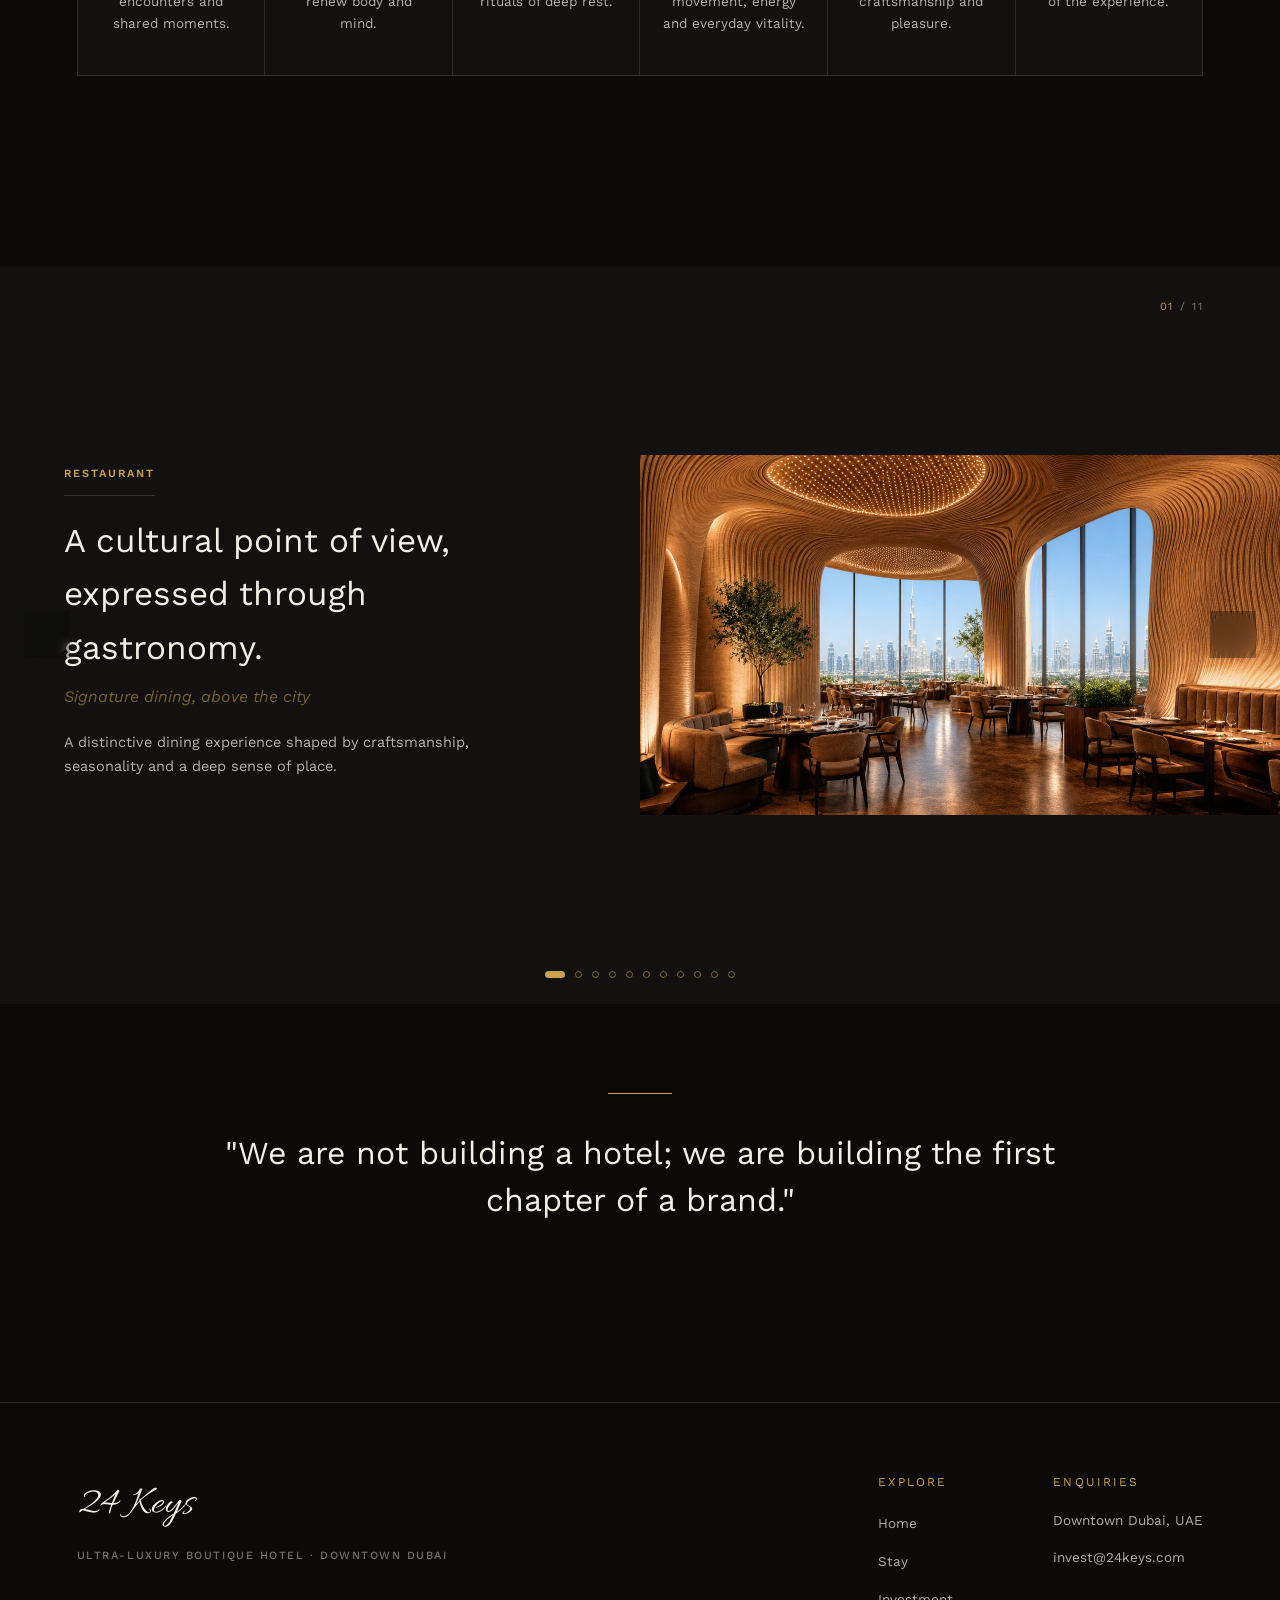
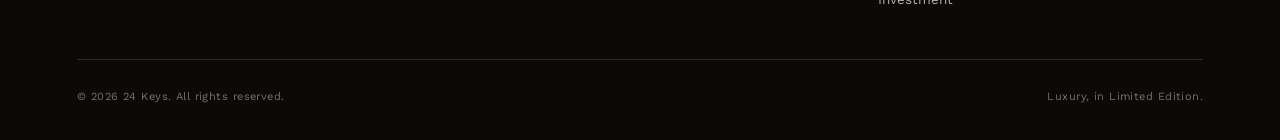
==== commit 798c92db: "Refresh imagery, hand-written logo, and remove deck-request CTA Swap in updated high-res renders for" ====
--- a/experiences.html
+++ b/experiences.html
@@ -8,13 +8,13 @@
 <link rel="icon" href="data:,">
 <link rel="preconnect" href="https://fonts.googleapis.com">
 <link rel="preconnect" href="https://fonts.gstatic.com" crossorigin>
-<link href="https://fonts.googleapis.com/css2?family=Work+Sans:wght@300;400;500;600&display=swap" rel="stylesheet">
+<link href="https://fonts.googleapis.com/css2?family=Work+Sans:wght@300;400;500;600&family=Allura&display=swap" rel="stylesheet">
 <link rel="stylesheet" href="css/style.css">
 </head>
 <body>
 
 <nav class="nav">
-  <a href="index.html" class="nav__mark">24 KEYS</a>
+  <a href="index.html" class="nav__mark">24 Keys</a>
   <div class="nav__right">
     <ul class="nav__links">
       <li><a href="experiences.html" class="active">Experiences</a></li>
@@ -26,7 +26,7 @@
 </nav>
 
 <header class="hero">
-  <div class="hero__bg" style="background-image:url('images/restaurant.jpg')"></div>
+  <div class="hero__bg" style="background-image:url('images/restaurant-day.jpg')"></div>
   <div class="hero__scrim"></div>
   <div class="hero__content">
     <p class="eyebrow">Experiences</p>
@@ -78,7 +78,7 @@
 
 <!-- EXPERIENCE CAROUSEL -->
 <section class="pt-sm">
-  <div class="carousel" data-carousel>
+  <div class="carousel carousel--fit" data-carousel>
     <div class="carousel__index"><span class="now">01</span> / <span class="total"></span></div>
     <div class="carousel__track">
 
@@ -89,7 +89,7 @@
           <span class="subtitle">Signature dining, above the city</span>
           <p>A distinctive dining experience shaped by craftsmanship, seasonality and a deep sense of place.</p>
         </div>
-        <div class="slide__photo"><img src="images/restaurant.jpg" alt="Signature restaurant at 24 Keys" loading="lazy"></div>
+        <div class="slide__photo"><img src="images/restaurant-day.jpg" alt="Signature restaurant at 24 Keys" loading="lazy"></div>
       </div>
 
       <div class="slide full">
@@ -103,12 +103,22 @@
       </div>
 
       <div class="slide full">
-        <div class="slide__bg" style="background-image:url('images/billiards-lounge.jpg')"></div>
-        <div class="slide__scrim"></div>
-        <div class="slide__copy">
+        <div class="slide__bg" style="background-image:url('images/games-wine-room.jpg')"></div>
+        <div class="slide__scrim"></div>
+        <div class="slide__copy copy--left">
           <span class="tag">Games &amp; Wine Room</span>
           <h3>An unhurried hour, elsewhere in the night.</h3>
           <p>A private lounge for billiards, rare vintages and conversation that runs long after the city below has gone quiet.</p>
+        </div>
+      </div>
+
+      <div class="slide full">
+        <div class="slide__bg" style="background-image:url('images/audiophile-hifi-bar.jpg')"></div>
+        <div class="slide__scrim"></div>
+        <div class="slide__copy">
+          <span class="tag">Listening Room</span>
+          <h3>An audiophile world, tuned by ear.</h3>
+          <p>A private hi-fi bar built for sound purists — vinyl, valve amplifiers and horn speakers, curated for evenings spent simply listening.</p>
         </div>
       </div>
 
@@ -194,7 +204,7 @@
 
 <footer class="footer">
   <div class="footer__top">
-    <div class="footer__mark">24 KEYS<span>Ultra-luxury boutique hotel &middot; Downtown Dubai</span></div>
+    <div class="footer__mark">24 Keys<span>Ultra-luxury boutique hotel &middot; Downtown Dubai</span></div>
     <div class="footer__cols">
       <div class="footer__col">
         <h4>Explore</h4>
--- a/css/style.css
+++ b/css/style.css
@@ -15,6 +15,7 @@
 
   --sans: "Work Sans", Arial, Helvetica, sans-serif;
   --display: "Work Sans", Arial, Helvetica, sans-serif;
+  --logo-font: "Allura", cursive;
 
   --container: 1440px;
   --gutter: clamp(24px, 6vw, 96px);
@@ -153,10 +154,11 @@
 }
 
 .nav__mark {
-  font-family: var(--display);
-  font-weight: 500;
-  font-size: 19px;
-  letter-spacing: 0.08em;
+  font-family: var(--logo-font);
+  font-weight: 400;
+  font-size: 34px;
+  letter-spacing: 0.01em;
+  color: var(--cream);
 }
 
 .nav__right {
@@ -307,6 +309,15 @@
 
 .hero--sub { height: 74vh; min-height: 460px; }
 
+.hero--cover .hero__rule {
+  position: absolute;
+  left: 50%; bottom: 25%;
+  transform: translateX(-50%);
+  z-index: 2;
+  width: 56px; height: 1px;
+  background: var(--gold);
+}
+
 /* -------------------------------- QUOTE ---------------------------------- */
 
 .quote {
@@ -486,6 +497,13 @@
 /* Uncropped variant — full room renders where nothing should be cut off */
 .carousel--fit .slide.panel .slide__photo { background: var(--near-black); }
 .carousel--fit .slide.panel .slide__photo img { object-fit: contain; }
+.carousel--fit .slide.full .slide__bg { background-size: contain; background-repeat: no-repeat; }
+
+.slide.full .slide__copy.copy--left {
+  left: var(--gutter); right: auto; bottom: 12%;
+  text-align: left; max-width: 460px; margin: 0;
+}
+.slide.full .slide__copy.copy--left p { margin: 0 auto 0 0; }
 
 @media (max-width: 900px) {
   .slide.panel { grid-template-columns: 1fr; }
@@ -608,7 +626,7 @@
   padding-bottom: 48px; border-bottom: 1px solid var(--line);
   margin-bottom: 28px;
 }
-.footer__mark { font-family: var(--display); font-weight: 500; font-size: 23px; letter-spacing: 0.08em; }
+.footer__mark { font-family: var(--logo-font); font-weight: 400; font-size: 40px; letter-spacing: 0.01em; }
 .footer__mark span { display: block; font-family: var(--sans); font-weight: 500; font-size: 11px; letter-spacing: 0.14em; color: var(--cream-faint); margin-top: 10px; text-transform: uppercase; }
 .footer__cols { display: flex; gap: clamp(40px, 8vw, 100px); flex-wrap: wrap; }
 .footer__col h4 { font-weight: 400; font-size: 12px; letter-spacing: 0.18em; text-transform: uppercase; color: var(--gold); margin-bottom: 18px; }
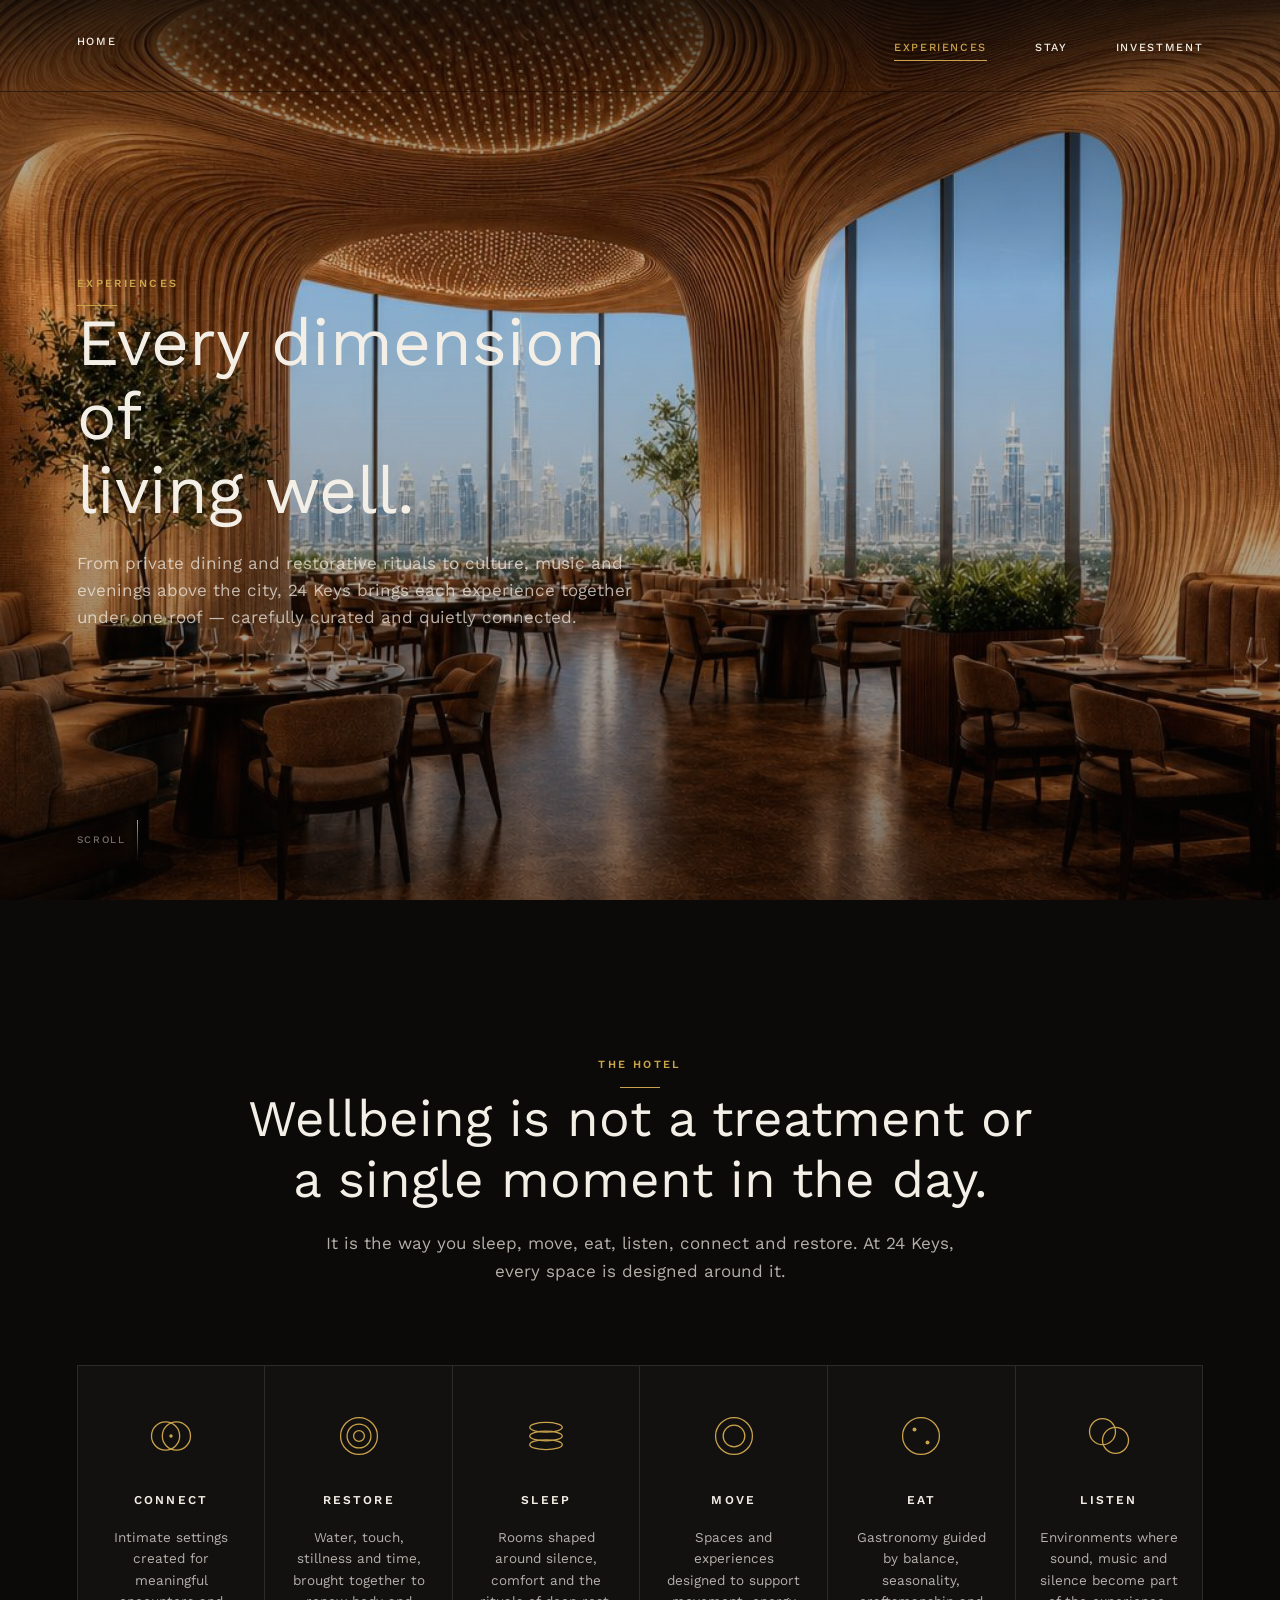
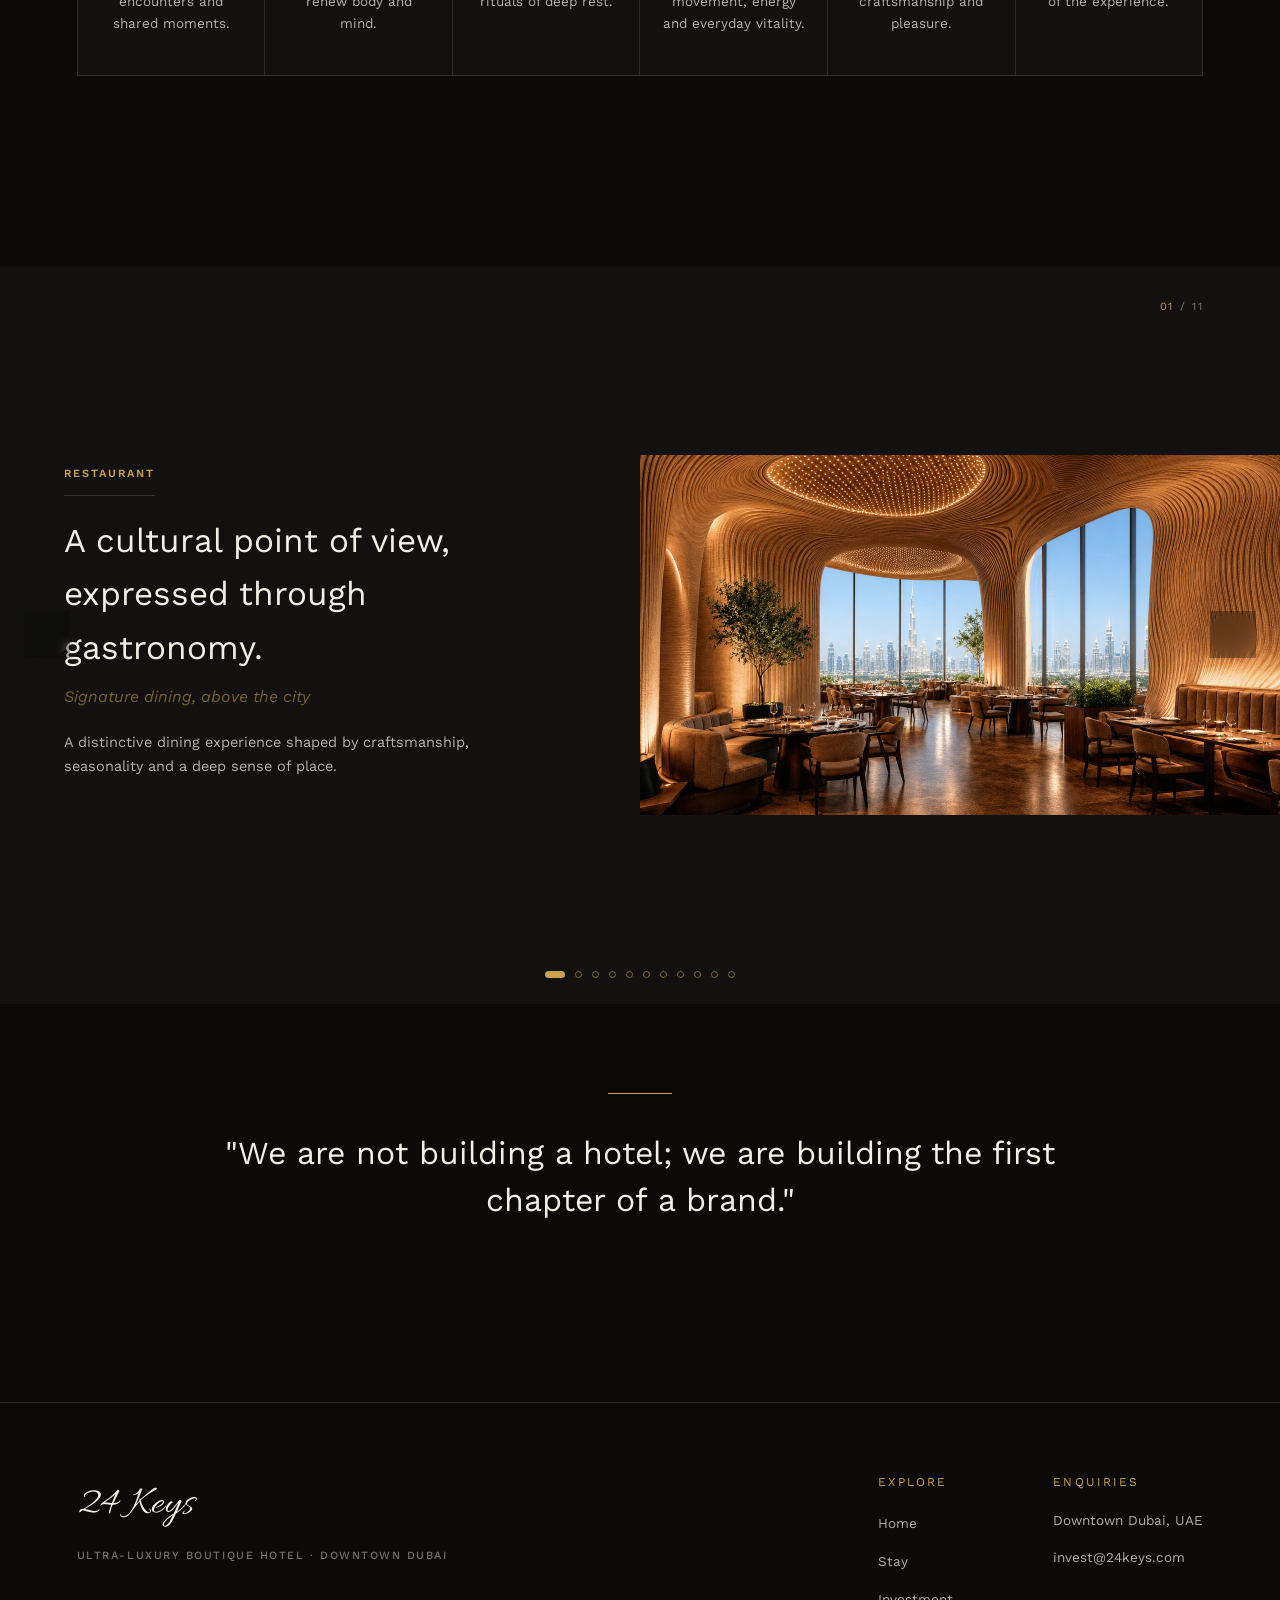
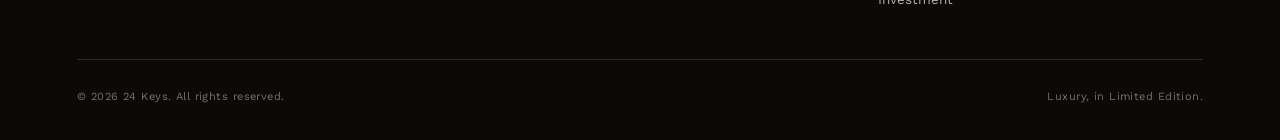
==== commit 16a137d3: "Replace cover wordmark with hand-drawn logo, unify Experiences layout, swap Stay hero image Cover he" ====
--- a/experiences.html
+++ b/experiences.html
@@ -14,7 +14,7 @@
 <body>
 
 <nav class="nav">
-  <a href="index.html" class="nav__mark">24 Keys</a>
+  <a href="index.html" class="nav__mark">Home</a>
   <div class="nav__right">
     <ul class="nav__links">
       <li><a href="experiences.html" class="active">Experiences</a></li>
@@ -92,34 +92,31 @@
         <div class="slide__photo"><img src="images/restaurant-day.jpg" alt="Signature restaurant at 24 Keys" loading="lazy"></div>
       </div>
 
-      <div class="slide full">
-        <div class="slide__bg" style="background-image:url('images/wine-cellar.jpg')"></div>
-        <div class="slide__scrim"></div>
-        <div class="slide__copy">
+      <div class="slide panel">
+        <div class="slide__info">
           <span class="tag">Wine Cellar &amp; Private Dining</span>
           <h3>Time, taste and conversation.</h3>
           <p>A private setting for rare bottles, intimate dinners and evenings designed to unfold without hurry.</p>
         </div>
-      </div>
-
-      <div class="slide full">
-        <div class="slide__bg" style="background-image:url('images/games-wine-room.jpg')"></div>
-        <div class="slide__scrim"></div>
-        <div class="slide__copy copy--left">
+        <div class="slide__photo"><img src="images/wine-cellar.jpg" alt="Wine Cellar at 24 Keys" loading="lazy"></div>
+      </div>
+
+      <div class="slide panel">
+        <div class="slide__info">
           <span class="tag">Games &amp; Wine Room</span>
           <h3>An unhurried hour, elsewhere in the night.</h3>
           <p>A private lounge for billiards, rare vintages and conversation that runs long after the city below has gone quiet.</p>
         </div>
-      </div>
-
-      <div class="slide full">
-        <div class="slide__bg" style="background-image:url('images/audiophile-hifi-bar.jpg')"></div>
-        <div class="slide__scrim"></div>
-        <div class="slide__copy">
+        <div class="slide__photo"><img src="images/games-wine-room.jpg" alt="Games and Wine Room at 24 Keys" loading="lazy"></div>
+      </div>
+
+      <div class="slide panel">
+        <div class="slide__info">
           <span class="tag">Listening Room</span>
           <h3>An audiophile world, tuned by ear.</h3>
           <p>A private hi-fi bar built for sound purists — vinyl, valve amplifiers and horn speakers, curated for evenings spent simply listening.</p>
         </div>
+        <div class="slide__photo"><img src="images/audiophile-hifi-bar.jpg" alt="Audiophile hi-fi bar at 24 Keys" loading="lazy"></div>
       </div>
 
       <div class="slide panel">
@@ -131,24 +128,22 @@
         <div class="slide__photo"><img src="images/cigar-lounge.jpg" alt="Cigar Lounge at 24 Keys" loading="lazy"></div>
       </div>
 
-      <div class="slide full">
-        <div class="slide__bg" style="background-image:url('images/cocktail-bar.jpg')"></div>
-        <div class="slide__scrim"></div>
-        <div class="slide__copy">
+      <div class="slide panel">
+        <div class="slide__info">
           <span class="tag">Cocktail Bar</span>
           <h3>Where sound, ritual and night come together.</h3>
           <p>Curated music, considered cocktails and an intimate atmosphere designed for the hours after dark.</p>
         </div>
-      </div>
-
-      <div class="slide full">
-        <div class="slide__bg" style="background-image:url('images/spa-wellness.jpg')"></div>
-        <div class="slide__scrim"></div>
-        <div class="slide__copy">
+        <div class="slide__photo"><img src="images/cocktail-bar.jpg" alt="Cocktail Bar at 24 Keys" loading="lazy"></div>
+      </div>
+
+      <div class="slide panel">
+        <div class="slide__info">
           <span class="tag">Spa &amp; Wellness</span>
           <h3>A quieter state of being.</h3>
           <p>A deeply private environment where water, treatment, movement and stillness come together as one restorative journey.</p>
         </div>
+        <div class="slide__photo"><img src="images/spa-wellness.jpg" alt="Spa and Wellness at 24 Keys" loading="lazy"></div>
       </div>
 
       <div class="slide panel">
@@ -170,24 +165,22 @@
         <div class="slide__photo"><img src="images/private-watsu.jpg" alt="Private Watsu treatment room" loading="lazy"></div>
       </div>
 
-      <div class="slide full">
-        <div class="slide__bg" style="background-image:url('images/rooftop-pool.jpg')"></div>
-        <div class="slide__scrim"></div>
-        <div class="slide__copy">
+      <div class="slide panel">
+        <div class="slide__info">
           <span class="tag">Rooftop</span>
           <h3>Above Dubai. Beyond the expected.</h3>
           <p>A private rooftop destination for sunset, dining, celebration and uninterrupted views across the city.</p>
         </div>
-      </div>
-
-      <div class="slide full">
-        <div class="slide__bg" style="background-image:url('images/club.jpg')"></div>
-        <div class="slide__scrim"></div>
-        <div class="slide__copy">
+        <div class="slide__photo"><img src="images/rooftop-pool.jpg" alt="Rooftop at 24 Keys" loading="lazy"></div>
+      </div>
+
+      <div class="slide panel">
+        <div class="slide__info">
           <span class="tag">Club</span>
           <h3>Another world opens after nightfall.</h3>
           <p>Sound, light and energy come together in an intimate setting created for privacy, expression and discretion.</p>
         </div>
+        <div class="slide__photo"><img src="images/club.jpg" alt="Club at 24 Keys" loading="lazy"></div>
       </div>
 
     </div>
--- a/css/style.css
+++ b/css/style.css
@@ -154,12 +154,17 @@
 }
 
 .nav__mark {
-  font-family: var(--logo-font);
-  font-weight: 400;
-  font-size: 34px;
-  letter-spacing: 0.01em;
+  font-family: var(--sans);
+  font-weight: 500;
+  font-size: 11px;
+  letter-spacing: 0.15em;
+  text-transform: uppercase;
   color: var(--cream);
-}
+  padding-bottom: 6px;
+  border-bottom: 1px solid transparent;
+  transition: border-color 0.3s var(--ease), color 0.3s var(--ease);
+}
+.nav__mark:hover { border-color: var(--gold); color: var(--gold); }
 
 .nav__right {
   display: flex;
@@ -280,6 +285,10 @@
   text-transform: none;
   margin-top: 20px;
 }
+.hero__logo {
+  width: clamp(330px, 45vw, 630px);
+  height: auto;
+}
 .hero__content h1.h-sub {
   font-size: clamp(34px, 5.6vw, 66px);
   line-height: 1.12;
@@ -309,14 +318,8 @@
 
 .hero--sub { height: 74vh; min-height: 460px; }
 
-.hero--cover .hero__rule {
-  position: absolute;
-  left: 50%; bottom: 25%;
-  transform: translateX(-50%);
-  z-index: 2;
-  width: 56px; height: 1px;
-  background: var(--gold);
-}
+.hero--cover .hero__content { text-align: center; }
+.hero--cover .hero__logo { margin: 0 auto; }
 
 /* -------------------------------- QUOTE ---------------------------------- */
 
@@ -498,12 +501,6 @@
 .carousel--fit .slide.panel .slide__photo { background: var(--near-black); }
 .carousel--fit .slide.panel .slide__photo img { object-fit: contain; }
 .carousel--fit .slide.full .slide__bg { background-size: contain; background-repeat: no-repeat; }
-
-.slide.full .slide__copy.copy--left {
-  left: var(--gutter); right: auto; bottom: 12%;
-  text-align: left; max-width: 460px; margin: 0;
-}
-.slide.full .slide__copy.copy--left p { margin: 0 auto 0 0; }
 
 @media (max-width: 900px) {
   .slide.panel { grid-template-columns: 1fr; }
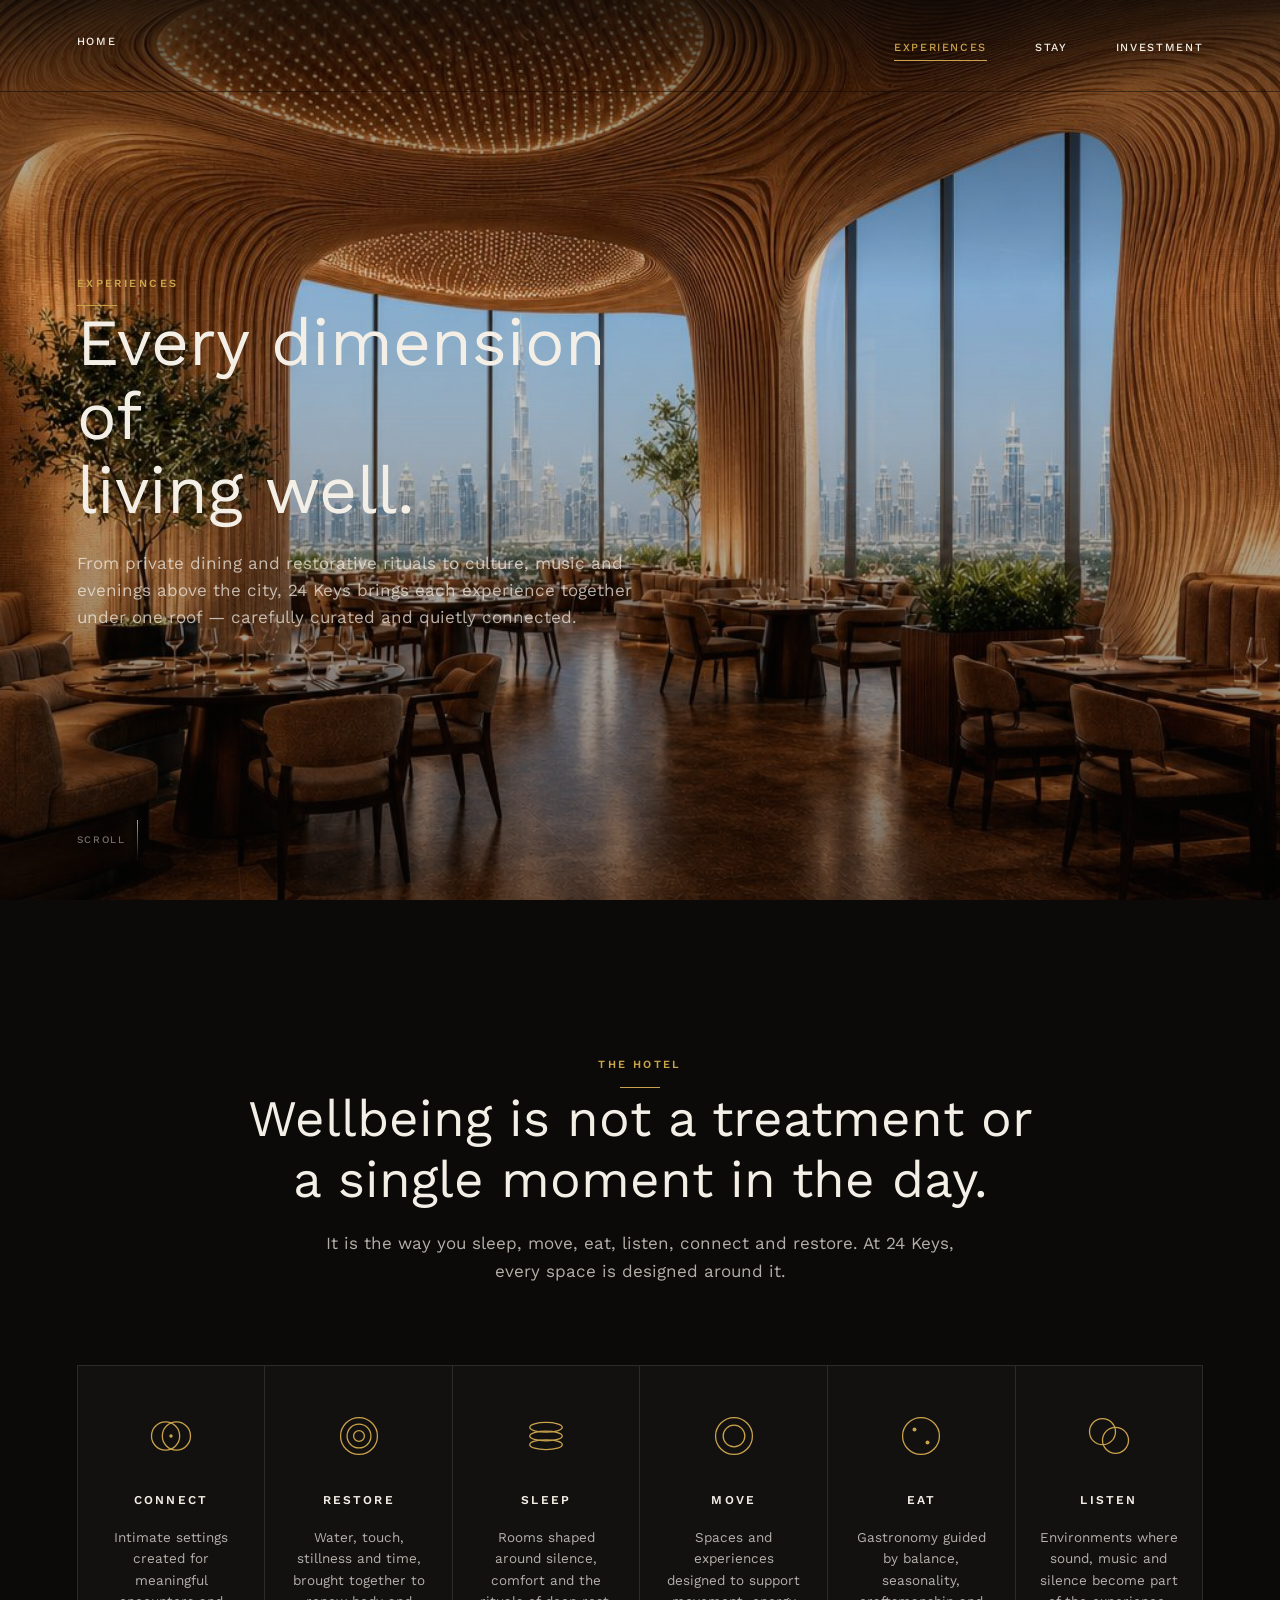
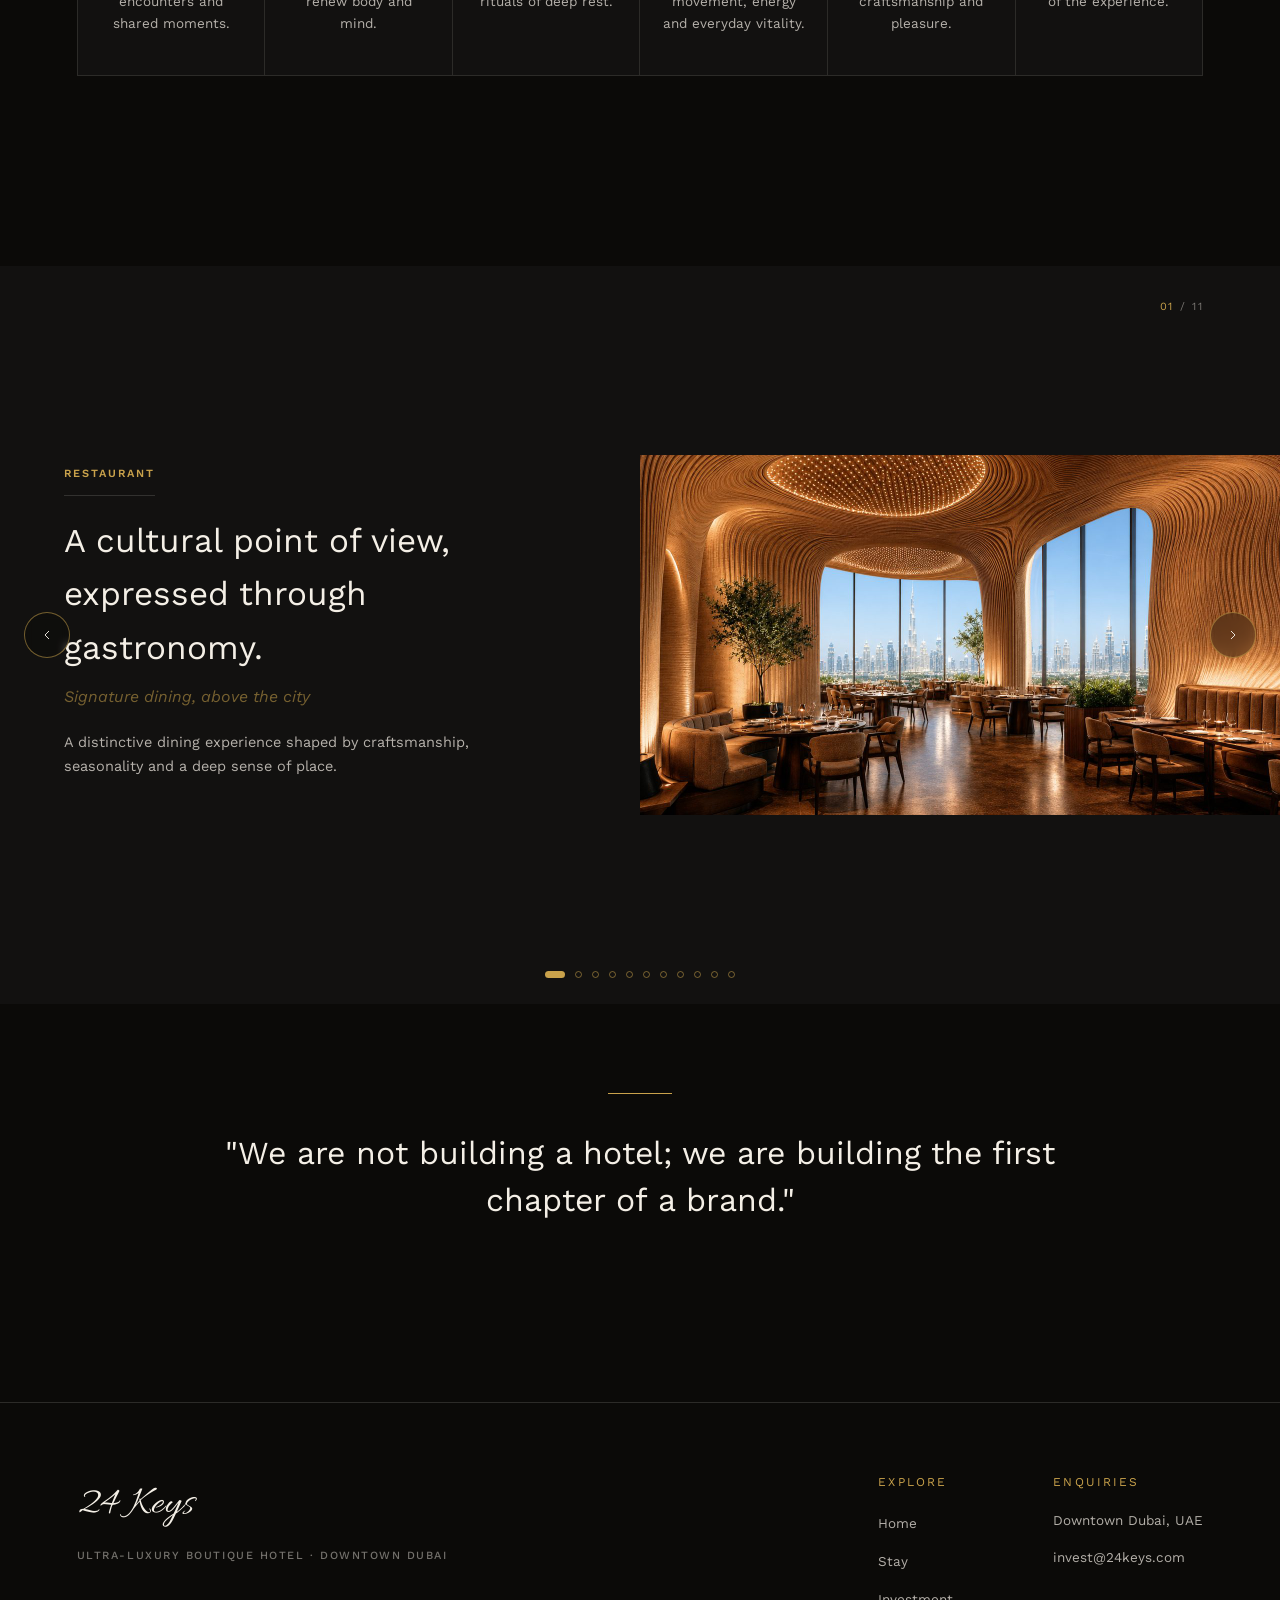
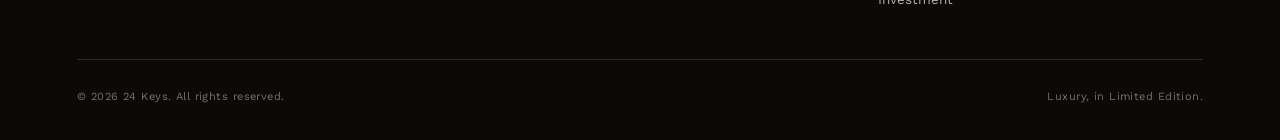
==== commit bc063106: "Lazy-load carousel slide images on demand All carousel slides are stacked with position:absolute, so" ====
--- a/experiences.html
+++ b/experiences.html
@@ -89,7 +89,7 @@
           <span class="subtitle">Signature dining, above the city</span>
           <p>A distinctive dining experience shaped by craftsmanship, seasonality and a deep sense of place.</p>
         </div>
-        <div class="slide__photo"><img src="images/restaurant-day.jpg" alt="Signature restaurant at 24 Keys" loading="lazy"></div>
+        <div class="slide__photo"><img data-src="images/restaurant-day.jpg" alt="Signature restaurant at 24 Keys" loading="lazy"></div>
       </div>
 
       <div class="slide panel">
@@ -98,7 +98,7 @@
           <h3>Time, taste and conversation.</h3>
           <p>A private setting for rare bottles, intimate dinners and evenings designed to unfold without hurry.</p>
         </div>
-        <div class="slide__photo"><img src="images/wine-cellar.jpg" alt="Wine Cellar at 24 Keys" loading="lazy"></div>
+        <div class="slide__photo"><img data-src="images/wine-cellar.jpg" alt="Wine Cellar at 24 Keys" loading="lazy"></div>
       </div>
 
       <div class="slide panel">
@@ -107,7 +107,7 @@
           <h3>An unhurried hour, elsewhere in the night.</h3>
           <p>A private lounge for billiards, rare vintages and conversation that runs long after the city below has gone quiet.</p>
         </div>
-        <div class="slide__photo"><img src="images/games-wine-room.jpg" alt="Games and Wine Room at 24 Keys" loading="lazy"></div>
+        <div class="slide__photo"><img data-src="images/games-wine-room.jpg" alt="Games and Wine Room at 24 Keys" loading="lazy"></div>
       </div>
 
       <div class="slide panel">
@@ -116,7 +116,7 @@
           <h3>An audiophile world, tuned by ear.</h3>
           <p>A private hi-fi bar built for sound purists — vinyl, valve amplifiers and horn speakers, curated for evenings spent simply listening.</p>
         </div>
-        <div class="slide__photo"><img src="images/audiophile-hifi-bar.jpg" alt="Audiophile hi-fi bar at 24 Keys" loading="lazy"></div>
+        <div class="slide__photo"><img data-src="images/audiophile-hifi-bar.jpg" alt="Audiophile hi-fi bar at 24 Keys" loading="lazy"></div>
       </div>
 
       <div class="slide panel">
@@ -125,7 +125,7 @@
           <h3>Cigar Lounge</h3>
           <p>A discreet salon devoted to the rituals of connoisseurship, featuring an exacting selection of exceptional cigars and beautifully aged spirits. Designed for privacy, elegant conversation and evenings that unfold at their own pace.</p>
         </div>
-        <div class="slide__photo"><img src="images/cigar-lounge.jpg" alt="Cigar Lounge at 24 Keys" loading="lazy"></div>
+        <div class="slide__photo"><img data-src="images/cigar-lounge.jpg" alt="Cigar Lounge at 24 Keys" loading="lazy"></div>
       </div>
 
       <div class="slide panel">
@@ -134,7 +134,7 @@
           <h3>Where sound, ritual and night come together.</h3>
           <p>Curated music, considered cocktails and an intimate atmosphere designed for the hours after dark.</p>
         </div>
-        <div class="slide__photo"><img src="images/cocktail-bar.jpg" alt="Cocktail Bar at 24 Keys" loading="lazy"></div>
+        <div class="slide__photo"><img data-src="images/cocktail-bar.jpg" alt="Cocktail Bar at 24 Keys" loading="lazy"></div>
       </div>
 
       <div class="slide panel">
@@ -143,7 +143,7 @@
           <h3>A quieter state of being.</h3>
           <p>A deeply private environment where water, treatment, movement and stillness come together as one restorative journey.</p>
         </div>
-        <div class="slide__photo"><img src="images/spa-wellness.jpg" alt="Spa and Wellness at 24 Keys" loading="lazy"></div>
+        <div class="slide__photo"><img data-src="images/spa-wellness.jpg" alt="Spa and Wellness at 24 Keys" loading="lazy"></div>
       </div>
 
       <div class="slide panel">
@@ -152,7 +152,7 @@
           <h3>Thermal Journey</h3>
           <p>Move through a sequence of pools held at carefully calibrated temperatures, from enveloping warmth to invigorating cold. Each transition releases tension, awakens the senses and restores the body through a measured rhythm of contrast and calm.</p>
         </div>
-        <div class="slide__photo"><img src="images/thermal-journey.jpg" alt="Thermal journey pools" loading="lazy"></div>
+        <div class="slide__photo"><img data-src="images/thermal-journey.jpg" alt="Thermal journey pools" loading="lazy"></div>
       </div>
 
       <div class="slide panel">
@@ -162,7 +162,7 @@
           <span class="subtitle">The quiet art of letting go</span>
           <p>A private bodywork session performed in warm water, combining gentle movement, assisted stretching and weightless support. Guided by an expert therapist, Watsu encourages deep physical release, quietens the mind and restores a profound sense of balance.</p>
         </div>
-        <div class="slide__photo"><img src="images/private-watsu.jpg" alt="Private Watsu treatment room" loading="lazy"></div>
+        <div class="slide__photo"><img data-src="images/private-watsu.jpg" alt="Private Watsu treatment room" loading="lazy"></div>
       </div>
 
       <div class="slide panel">
@@ -171,7 +171,7 @@
           <h3>Above Dubai. Beyond the expected.</h3>
           <p>A private rooftop destination for sunset, dining, celebration and uninterrupted views across the city.</p>
         </div>
-        <div class="slide__photo"><img src="images/rooftop-pool.jpg" alt="Rooftop at 24 Keys" loading="lazy"></div>
+        <div class="slide__photo"><img data-src="images/rooftop-pool.jpg" alt="Rooftop at 24 Keys" loading="lazy"></div>
       </div>
 
       <div class="slide panel">
@@ -180,7 +180,7 @@
           <h3>Another world opens after nightfall.</h3>
           <p>Sound, light and energy come together in an intimate setting created for privacy, expression and discretion.</p>
         </div>
-        <div class="slide__photo"><img src="images/club.jpg" alt="Club at 24 Keys" loading="lazy"></div>
+        <div class="slide__photo"><img data-src="images/club.jpg" alt="Club at 24 Keys" loading="lazy"></div>
       </div>
 
     </div>
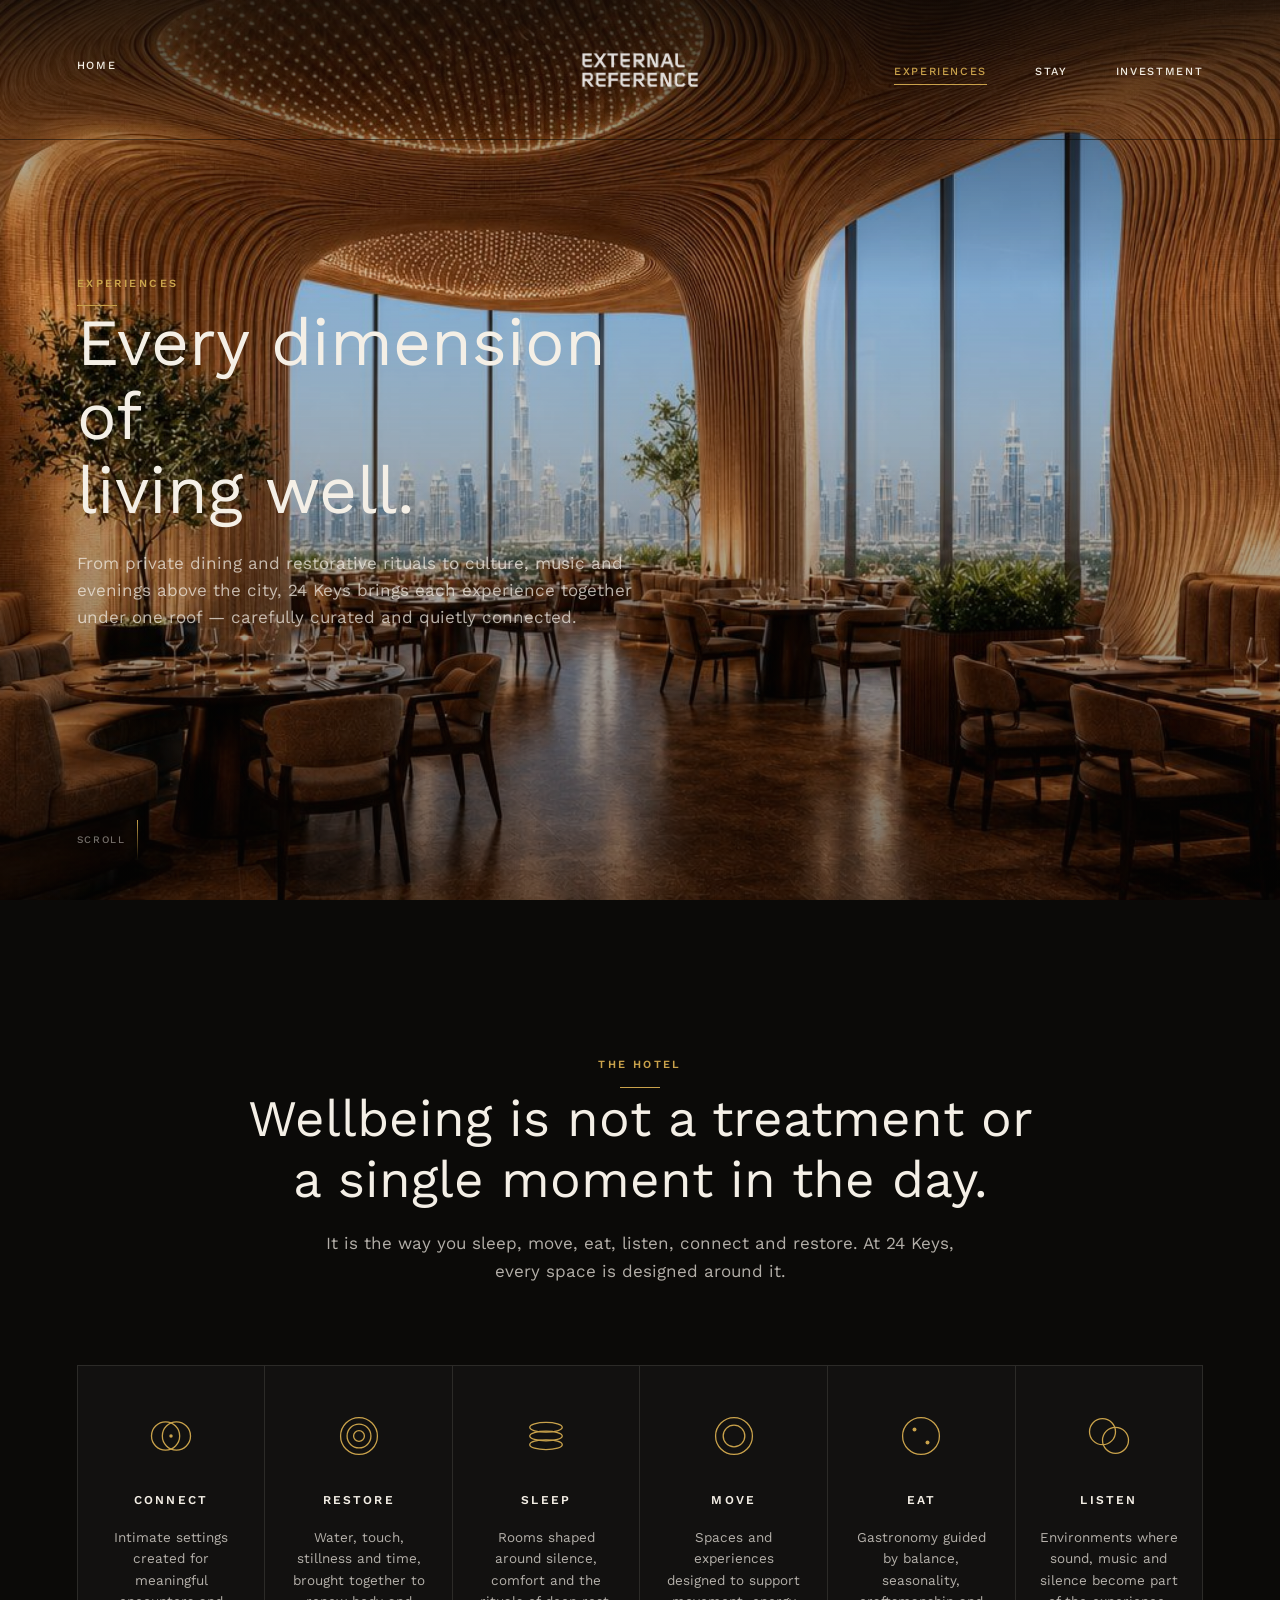
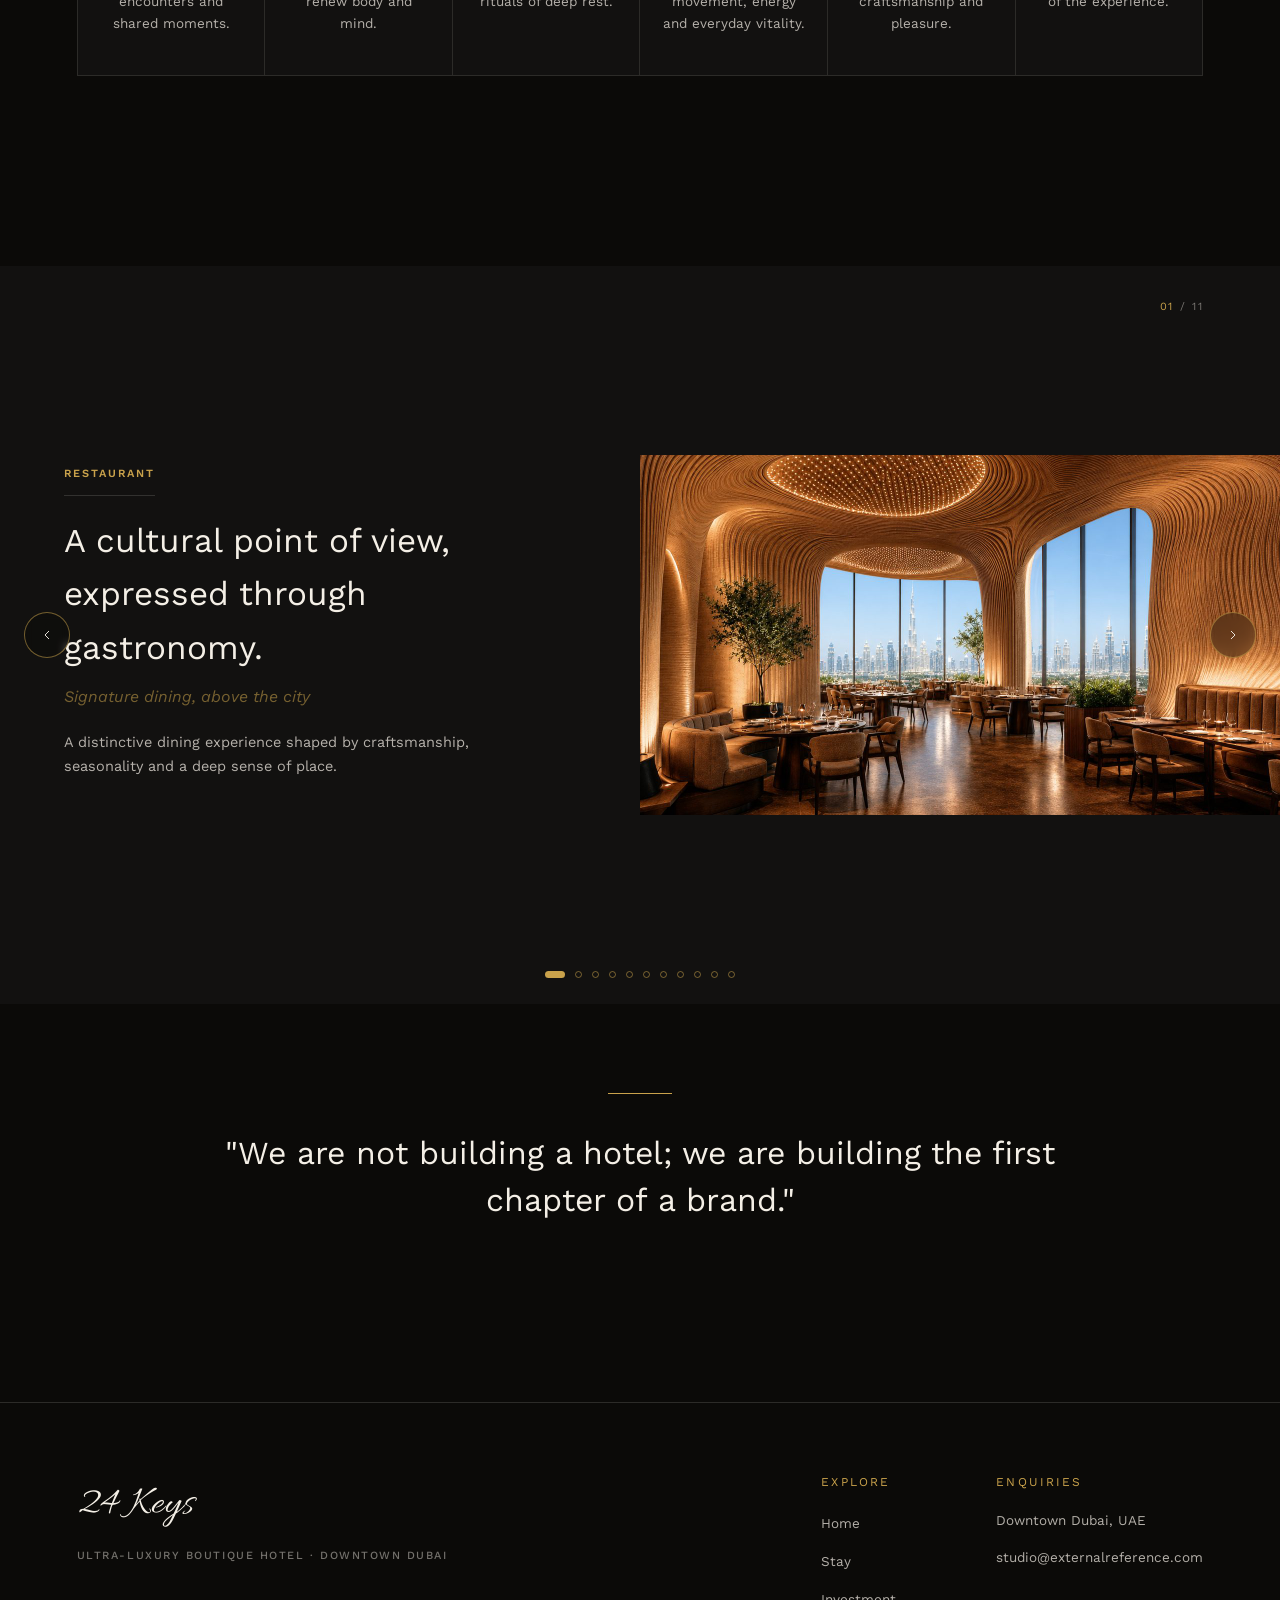
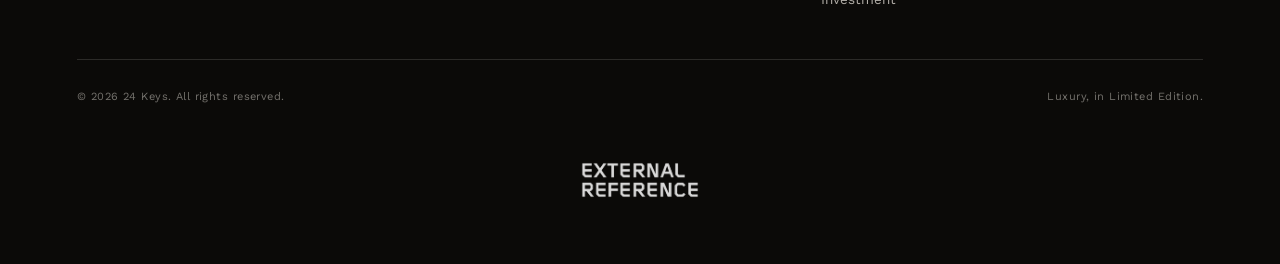
==== commit 9554bcf2: "Add External Reference design credit to nav and footer Adds the studio logo (linked to externalrefer" ====
--- a/experiences.html
+++ b/experiences.html
@@ -9,12 +9,15 @@
 <link rel="preconnect" href="https://fonts.googleapis.com">
 <link rel="preconnect" href="https://fonts.gstatic.com" crossorigin>
 <link href="https://fonts.googleapis.com/css2?family=Work+Sans:wght@300;400;500;600&family=Allura&display=swap" rel="stylesheet">
-<link rel="stylesheet" href="css/style.css">
+<link rel="stylesheet" href="css/style.css?v=3">
 </head>
 <body>
 
 <nav class="nav">
   <a href="index.html" class="nav__mark">Home</a>
+  <a href="https://externalreference.com/" target="_blank" rel="noopener" class="nav__credit">
+    <img src="images/external-reference-logo.png" alt="External Reference" class="nav__credit-logo">
+  </a>
   <div class="nav__right">
     <ul class="nav__links">
       <li><a href="experiences.html" class="active">Experiences</a></li>
@@ -89,7 +92,7 @@
           <span class="subtitle">Signature dining, above the city</span>
           <p>A distinctive dining experience shaped by craftsmanship, seasonality and a deep sense of place.</p>
         </div>
-        <div class="slide__photo"><img data-src="images/restaurant-day.jpg" alt="Signature restaurant at 24 Keys" loading="lazy"></div>
+        <div class="slide__photo"><img src="images/restaurant-day.jpg" alt="Signature restaurant at 24 Keys"></div>
       </div>
 
       <div class="slide panel">
@@ -211,7 +214,7 @@
         <h4>Enquiries</h4>
         <ul>
           <li><p>Downtown Dubai, UAE</p></li>
-          <li><a href="mailto:invest@24keys.com">invest@24keys.com</a></li>
+          <li><a href="mailto:studio@externalreference.com">studio@externalreference.com</a></li>
         </ul>
       </div>
     </div>
@@ -220,8 +223,11 @@
     <span>&copy; 2026 24 Keys. All rights reserved.</span>
     <span>Luxury, in Limited Edition.</span>
   </div>
+  <div class="footer__credit">
+    <img src="images/external-reference-logo.png" alt="External Reference" class="footer__credit-logo">
+  </div>
 </footer>
 
-<script src="js/main.js"></script>
+<script src="js/main.js?v=3"></script>
 </body>
 </html>
--- a/css/style.css
+++ b/css/style.css
@@ -19,7 +19,7 @@
 
   --container: 1440px;
   --gutter: clamp(24px, 6vw, 96px);
-  --nav-h: 92px;
+  --nav-h: 140px;
 
   --ease: cubic-bezier(0.22, 1, 0.36, 1);
 }
@@ -138,9 +138,9 @@
   top: 0; left: 0; right: 0;
   z-index: 100;
   height: var(--nav-h);
-  display: flex;
+  display: grid;
+  grid-template-columns: 1fr auto 1fr;
   align-items: center;
-  justify-content: space-between;
   padding: 0 var(--gutter);
   background: linear-gradient(to bottom, rgba(11,10,8,0.55), transparent);
   transition: background 0.5s var(--ease), height 0.4s var(--ease), border-color 0.5s var(--ease);
@@ -150,7 +150,7 @@
   background: rgba(11, 10, 8, 0.92);
   backdrop-filter: blur(10px);
   border-bottom: 1px solid var(--line);
-  height: 76px;
+  height: 120px;
 }
 
 .nav__mark {
@@ -166,8 +166,22 @@
 }
 .nav__mark:hover { border-color: var(--gold); color: var(--gold); }
 
+.nav__credit {
+  display: flex; flex-direction: column; align-items: center; justify-content: center;
+  gap: 8px; text-align: center;
+  font-size: 11px; color: var(--cream-faint); letter-spacing: 0.04em;
+  opacity: 0.85;
+  transition: opacity 0.3s var(--ease);
+}
+.nav__credit:hover { opacity: 1; }
+.nav__credit-logo {
+  height: 100px; width: auto;
+  filter: invert(1);
+}
+
 .nav__right {
   display: flex;
+  justify-self: end;
   align-items: center;
   gap: 40px;
 }
@@ -504,9 +518,10 @@
 
 @media (max-width: 900px) {
   .slide.panel { grid-template-columns: 1fr; }
-  .slide.panel .slide__photo { height: 44%; }
+  .slide.panel .slide__photo { height: 44vh; }
   .slide.panel .slide__info { padding: 32px var(--gutter); }
   .carousel { height: auto; min-height: 100vh; }
+  .carousel__track { min-height: 100vh; }
 }
 
 .carousel__nav {
@@ -630,9 +645,15 @@
 .footer__col ul { list-style: none; margin: 0; padding: 0; display: flex; flex-direction: column; gap: 12px; }
 .footer__col a, .footer__col p { font-size: 13.5px; color: var(--cream-dim); }
 .footer__bottom {
-  display: flex; justify-content: space-between; flex-wrap: wrap; gap: 12px;
+  display: flex; justify-content: space-between; align-items: center; flex-wrap: wrap; gap: 12px;
   font-size: 11px; color: var(--cream-faint); letter-spacing: 0.04em;
 }
+.footer__credit {
+  display: flex; flex-direction: column; align-items: center; justify-content: center;
+  gap: 12px; margin-top: 24px; text-align: center;
+  font-size: 11px; color: var(--cream-faint); letter-spacing: 0.04em;
+}
+.footer__credit-logo { height: 100px; width: auto; filter: invert(1); opacity: 0.85; }
 
 /* ------------------------------ REVEAL ANIM -------------------------------- */
 
